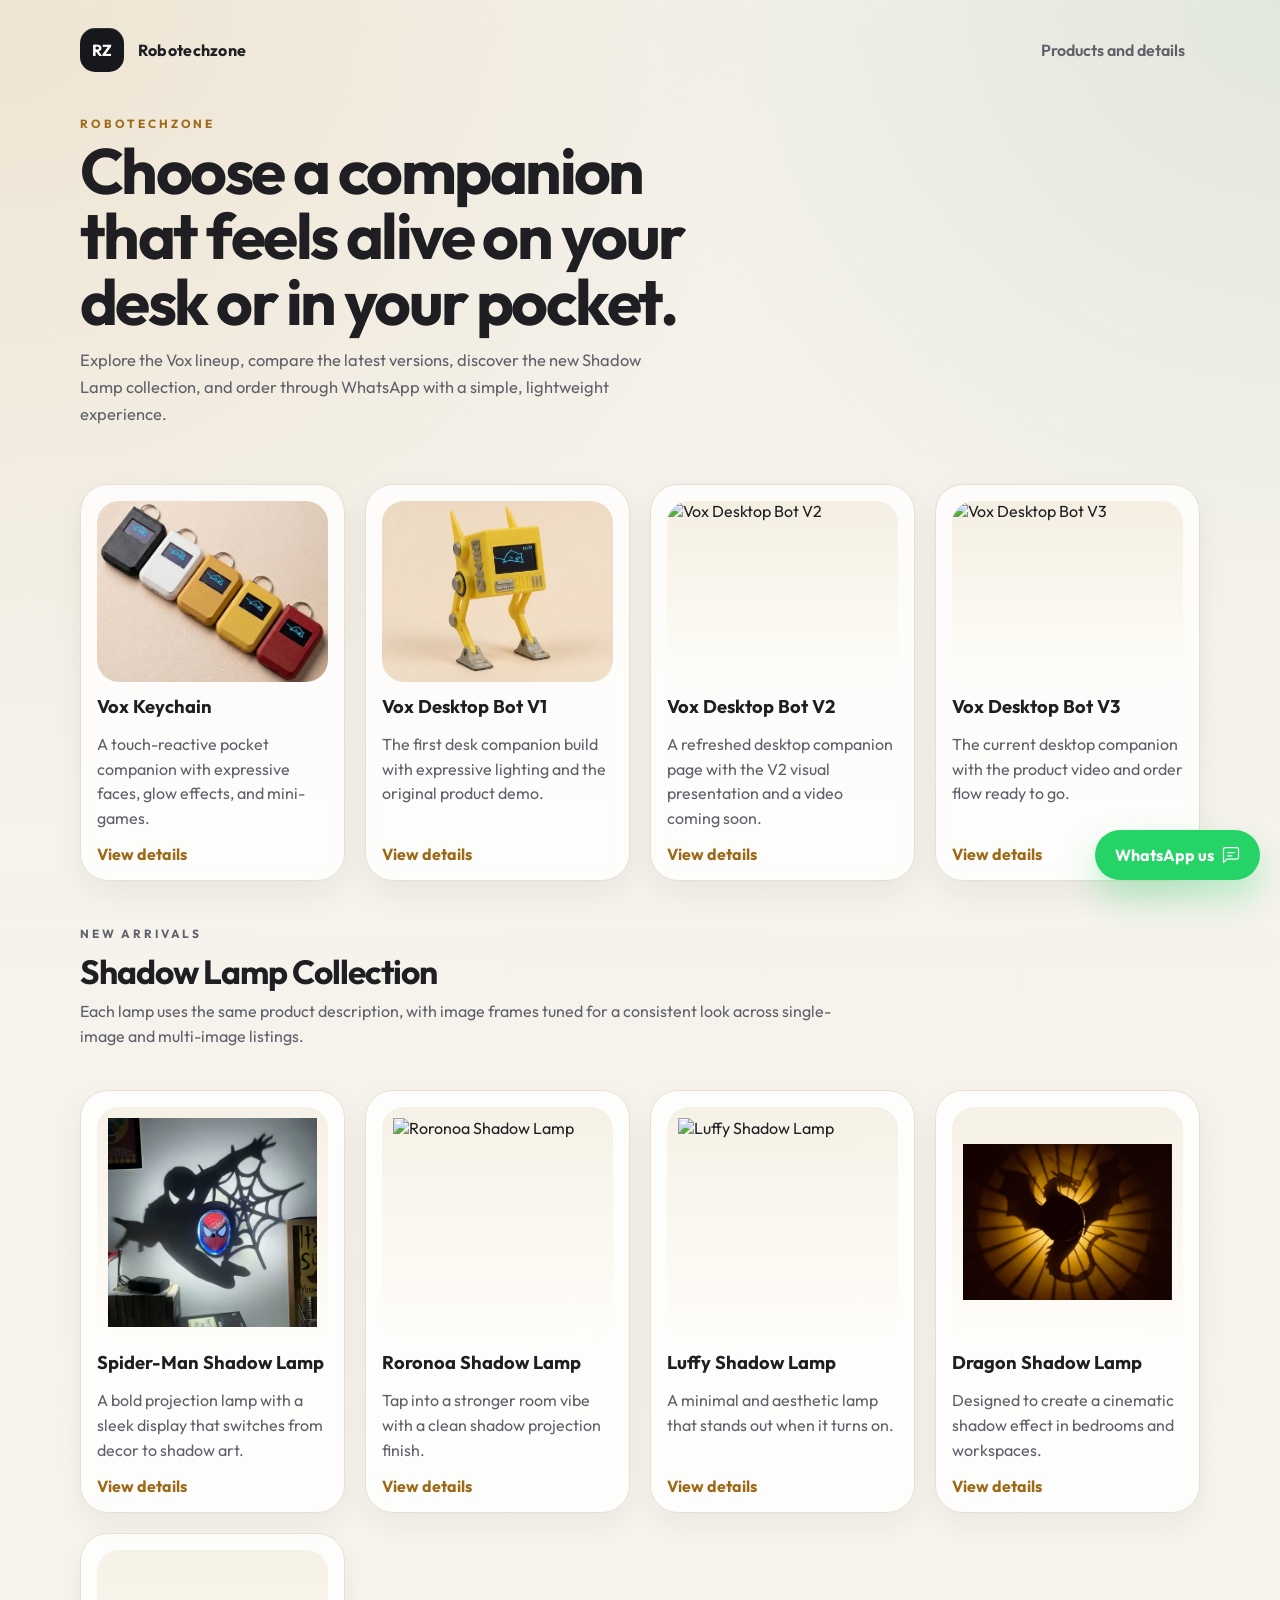
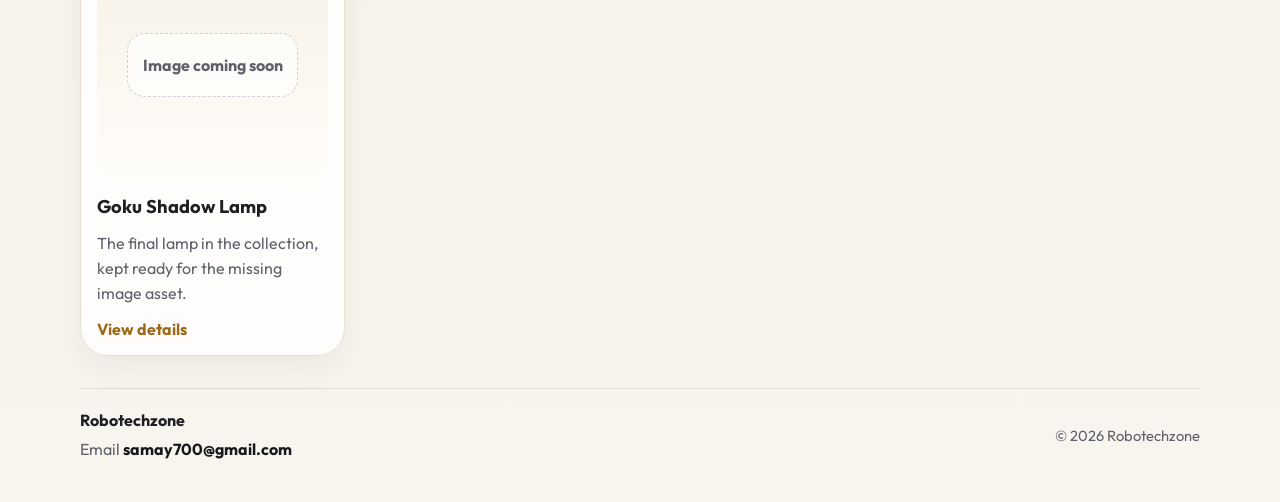
==== index.html @ 759a41f7 "added more product" ====
<!doctype html>
<html lang="en">
<head>
  <meta charset="utf-8">
  <meta name="viewport" content="width=device-width, initial-scale=1">
  <meta name="description" content="Robotechzone is the product showcase for the Vox Keychain, Vox Desktop Bot lineup, and the new Shadow Lamp collection. Browse products and start an order through WhatsApp.">
  <meta name="theme-color" content="#f4f1ea">
  <title>Robotechzone | Product Showcase</title>
  <link rel="preconnect" href="https://fonts.googleapis.com">
  <link rel="preconnect" href="https://fonts.gstatic.com" crossorigin>
  <link href="https://fonts.googleapis.com/css2?family=Outfit:wght@400;600;700;800&display=swap" rel="stylesheet">
  <link rel="stylesheet" href="css/styles.css">
</head>
<body class="page page--home" data-page="home" data-base-path="">
  <div class="site-shell">
    <header class="site-header" data-site-header></header>

    <main class="page-main">
      <section class="home-hero" aria-labelledby="home-title">
        <p class="eyebrow">Robotechzone</p>
        <h1 id="home-title">Choose a companion that feels alive on your desk or in your pocket.</h1>
        <p class="home-lede">
          Explore the Vox lineup, compare the latest versions, discover the new Shadow Lamp collection, and order through WhatsApp with a simple, lightweight experience.
        </p>
      </section>

      <section class="product-grid" aria-label="Robotechzone products">
        <a class="product-card" href="pages/keychain.html">
          <div class="product-card__media">
            <img src="assets/images/vox-keychain.png" alt="Vox Keychain" loading="lazy" decoding="async">
          </div>
          <h2 class="product-card__title">Vox Keychain</h2>
          <p class="product-card__tagline">A touch-reactive pocket companion with expressive faces, glow effects, and mini-games.</p>
          <span class="product-card__cta">View details</span>
        </a>

        <a class="product-card" href="pages/desktop-bot-v1.html">
          <div class="product-card__media">
            <img src="assets/images/vox-desktop-bot-v1.png" alt="Vox Desktop Bot V1" loading="lazy" decoding="async">
          </div>
          <h2 class="product-card__title">Vox Desktop Bot V1</h2>
          <p class="product-card__tagline">The first desk companion build with expressive lighting and the original product demo.</p>
          <span class="product-card__cta">View details</span>
        </a>

        <a class="product-card" href="pages/desktop-bot-v2.html">
          <div class="product-card__media">
            <img src="assets/images/vox-desktop-bot-v2.png" alt="Vox Desktop Bot V2" loading="lazy" decoding="async">
          </div>
          <h2 class="product-card__title">Vox Desktop Bot V2</h2>
          <p class="product-card__tagline">A refreshed desktop companion page with the V2 visual presentation and a video coming soon.</p>
          <span class="product-card__cta">View details</span>
        </a>

        <a class="product-card" href="pages/desktop-bot-v3.html">
          <div class="product-card__media">
            <img src="assets/images/vox-desktop-bot-v3.png" alt="Vox Desktop Bot V3" loading="lazy" decoding="async">
          </div>
          <h2 class="product-card__title">Vox Desktop Bot V3</h2>
          <p class="product-card__tagline">The current desktop companion with the product video and order flow ready to go.</p>
          <span class="product-card__cta">View details</span>
        </a>
      </section>

      <section class="catalog-section" aria-labelledby="shadow-lamps-title">
        <div class="catalog-section__head">
          <p class="eyebrow">New arrivals</p>
          <h2 id="shadow-lamps-title">Shadow Lamp Collection</h2>
          <p>
            Each lamp uses the same product description, with image frames tuned for a consistent look across single-image and multi-image listings.
          </p>
        </div>

        <section class="product-grid" aria-label="Shadow lamp products">
          <a class="product-card product-card--lamp" href="pages/spiderman-shadow-lamp.html">
            <div class="product-card__media">
              <img src="assets/images/Spiderman%20shadow%20lamp.png" alt="Spider-Man Shadow Lamp" loading="lazy" decoding="async">
            </div>
            <h2 class="product-card__title">Spider-Man Shadow Lamp</h2>
            <p class="product-card__tagline">A bold projection lamp with a sleek display that switches from decor to shadow art.</p>
            <span class="product-card__cta">View details</span>
          </a>

          <a class="product-card product-card--lamp" href="pages/roronoa-shadow-lamp.html">
            <div class="product-card__media">
              <img src="assets/images/Roronoa%20shadow%20lamp.png" alt="Roronoa Shadow Lamp" loading="lazy" decoding="async">
            </div>
            <h2 class="product-card__title">Roronoa Shadow Lamp</h2>
            <p class="product-card__tagline">Tap into a stronger room vibe with a clean shadow projection finish.</p>
            <span class="product-card__cta">View details</span>
          </a>

          <a class="product-card product-card--lamp" href="pages/luffy-shadow-lamp.html">
            <div class="product-card__media">
              <img src="assets/images/Luffy%20shadow%20lamp.png" alt="Luffy Shadow Lamp" loading="lazy" decoding="async">
            </div>
            <h2 class="product-card__title">Luffy Shadow Lamp</h2>
            <p class="product-card__tagline">A minimal and aesthetic lamp that stands out when it turns on.</p>
            <span class="product-card__cta">View details</span>
          </a>

          <a class="product-card product-card--lamp" href="pages/dragon-shadow-lamp.html">
            <div class="product-card__media">
              <img src="assets/images/Dragon%20shadow%20lamp.webp" alt="Dragon Shadow Lamp" loading="lazy" decoding="async">
            </div>
            <h2 class="product-card__title">Dragon Shadow Lamp</h2>
            <p class="product-card__tagline">Designed to create a cinematic shadow effect in bedrooms and workspaces.</p>
            <span class="product-card__cta">View details</span>
          </a>

          <a class="product-card product-card--lamp" href="pages/goku-shadow-lamp.html">
            <div class="product-card__media product-card__media--fallback">
              <span class="product-card__fallback">Image coming soon</span>
            </div>
            <h2 class="product-card__title">Goku Shadow Lamp</h2>
            <p class="product-card__tagline">The final lamp in the collection, kept ready for the missing image asset.</p>
            <span class="product-card__cta">View details</span>
          </a>
        </section>
      </section>
    </main>

    <footer class="site-footer" data-site-footer></footer>
  </div>

  <a class="whatsapp-cta" href="https://wa.me/918458839587" target="_blank" rel="noreferrer" aria-label="Chat with Robotechzone on WhatsApp">
    <span>WhatsApp us</span>
    <svg aria-hidden="true" width="20" height="20" viewBox="0 0 24 24" fill="none" xmlns="http://www.w3.org/2000/svg">
      <path d="M21 15a2 2 0 0 1-2 2H7l-4 4V5a2 2 0 0 1 2-2h14a2 2 0 0 1 2 2z" stroke="currentColor" stroke-width="1.5" stroke-linecap="round" stroke-linejoin="round"></path>
      <path d="M8 9h8" stroke="currentColor" stroke-width="1.5" stroke-linecap="round"></path>
      <path d="M8 13h5" stroke="currentColor" stroke-width="1.5" stroke-linecap="round"></path>
    </svg>
  </a>

  <script src="js/scripts.js" defer></script>
</body>
</html>
---- css/styles.css ----
:root {
  --bg: #f4f1ea;
  --bg-accent: #ece6da;
  --surface: #ffffff;
  --surface-soft: #fbfaf7;
  --text: #1f1f23;
  --muted: #60606b;
  --border: #e7dfcf;
  --shadow: 0 20px 50px rgba(26, 26, 35, 0.08);
  --shadow-soft: 0 12px 30px rgba(26, 26, 35, 0.06);
  --brand: #17181c;
  --brand-soft: #f0eadf;
  --accent: #c78d2e;
  --accent-strong: #9d6917;
  --danger: #c31d24;
  --success: #0f7a3f;
  --whatsapp: #25d366;
  --whatsapp-dark: #1da851;
  --radius-lg: 28px;
  --radius-md: 20px;
  --radius-sm: 14px;
}

*,
*::before,
*::after {
  box-sizing: border-box;
}

html {
  scroll-behavior: smooth;
}

body {
  margin: 0;
  min-height: 100vh;
  color: var(--text);
  font-family: "Outfit", "Segoe UI", system-ui, -apple-system, sans-serif;
  background:
    radial-gradient(circle at top left, rgba(199, 141, 46, 0.13), transparent 32%),
    radial-gradient(circle at top right, rgba(15, 122, 63, 0.08), transparent 26%),
    linear-gradient(180deg, var(--bg) 0%, #f8f5ef 100%);
}

img,
video {
  display: block;
  max-width: 100%;
}

a {
  color: inherit;
}

button,
input,
textarea {
  font: inherit;
}

.page {
  position: relative;
}

.site-shell {
  width: min(1120px, calc(100% - 2rem));
  margin: 0 auto;
  padding: 1.5rem 0 2rem;
}

.site-header,
.site-footer {
  display: flex;
  align-items: center;
  justify-content: space-between;
  gap: 1rem;
}

.site-header {
  padding: 0.25rem 0 1.5rem;
}

.brand {
  display: inline-flex;
  align-items: center;
  gap: 0.85rem;
  text-decoration: none;
  font-weight: 700;
  letter-spacing: 0.02em;
}

.brand-mark {
  width: 44px;
  height: 44px;
  border-radius: 15px;
  background: var(--brand);
  color: #fff;
  display: grid;
  place-items: center;
  box-shadow: inset 0 1px 0 rgba(255, 255, 255, 0.12);
}

.brand-name {
  font-size: 1rem;
}

.back-link {
  text-decoration: none;
  color: var(--muted);
  font-weight: 600;
  border: 1px solid transparent;
  padding: 0.6rem 0.9rem;
  border-radius: 999px;
  transition: color 0.2s ease, border-color 0.2s ease, background 0.2s ease;
}

.back-link:hover,
.back-link:focus-visible {
  color: var(--brand);
  background: rgba(255, 255, 255, 0.55);
  border-color: var(--border);
}

.eyebrow {
  margin: 0;
  color: var(--accent-strong);
  text-transform: uppercase;
  letter-spacing: 0.24em;
  font-size: 0.74rem;
  font-weight: 700;
}

.page-main {
  display: block;
}

.home-hero {
  padding: 1.25rem 0 2rem;
  max-width: 42rem;
}

.home-hero h1,
.product-title {
  margin: 0.45rem 0 0.8rem;
  line-height: 1.02;
  letter-spacing: -0.04em;
}

.home-hero h1 {
  font-size: clamp(2.2rem, 5vw, 4rem);
}

.home-lede,
.product-summary,
.product-meta,
.video-copy,
.payment-note,
.feature-list li,
.footer-copy,
.contact-email {
  color: var(--muted);
  line-height: 1.65;
}

.home-lede {
  margin: 0;
  font-size: 1.03rem;
  max-width: 36rem;
}

.product-grid {
  display: grid;
  grid-template-columns: repeat(auto-fit, minmax(240px, 1fr));
  gap: 1.25rem;
  margin-top: 1.5rem;
}

.product-card {
  display: flex;
  flex-direction: column;
  gap: 0.85rem;
  padding: 1rem;
  text-decoration: none;
  background: rgba(255, 255, 255, 0.78);
  border: 1px solid var(--border);
  border-radius: var(--radius-lg);
  box-shadow: var(--shadow-soft);
  transition: transform 0.24s ease, box-shadow 0.24s ease, border-color 0.24s ease;
  backdrop-filter: blur(6px);
}

.product-card:hover,
.product-card:focus-visible {
  transform: translateY(-4px);
  box-shadow: var(--shadow);
  border-color: rgba(199, 141, 46, 0.32);
  outline: none;
}

.product-card__media {
  border-radius: 22px;
  overflow: hidden;
  aspect-ratio: 1 / 0.78;
  background: linear-gradient(180deg, #f5efe2, #fefdf9);
}

.product-card__media img {
  width: 100%;
  height: 100%;
  object-fit: cover;
}

.product-card__title {
  margin: 0;
  font-size: 1.15rem;
}

.product-card__tagline {
  margin: 0;
  color: var(--muted);
  line-height: 1.55;
}

.product-card__cta {
  display: inline-flex;
  align-items: center;
  gap: 0.4rem;
  margin-top: auto;
  font-weight: 700;
  color: var(--accent-strong);
}

.catalog-section {
  display: grid;
  gap: 1rem;
  margin-top: 2.75rem;
}

.catalog-section__head {
  display: grid;
  gap: 0.35rem;
  max-width: 48rem;
}

.catalog-section__head h2 {
  margin: 0;
  font-size: clamp(1.5rem, 3vw, 2.1rem);
  letter-spacing: -0.03em;
}

.catalog-section__head p {
  margin: 0;
  color: var(--muted);
  line-height: 1.6;
}

.product-card--lamp .product-card__media {
  aspect-ratio: 1 / 1;
  padding: 0.7rem;
  background: linear-gradient(180deg, #f6f1e6, #fffdf9);
}

.product-card--lamp .product-card__media img {
  object-fit: contain;
}

.product-card__media--fallback {
  display: grid;
  place-items: center;
}

.product-card__fallback {
  display: inline-flex;
  align-items: center;
  justify-content: center;
  min-height: 4rem;
  padding: 0.75rem 0.9rem;
  text-align: center;
  color: var(--muted);
  font-weight: 700;
  border: 1px dashed rgba(96, 96, 107, 0.28);
  border-radius: 18px;
  background: rgba(255, 255, 255, 0.65);
}

.product-page {
  display: grid;
  gap: 1.5rem;
  padding: 1rem 0 0;
}

.product-hero {
  display: grid;
  grid-template-columns: minmax(0, 1.05fr) minmax(0, 0.95fr);
  gap: 1.5rem;
  align-items: start;
}

.product-visual,
.product-panel,
.content-card,
.video-card,
.video-placeholder,
.order-modal__card {
  background: rgba(255, 255, 255, 0.84);
  border: 1px solid var(--border);
  border-radius: var(--radius-lg);
  box-shadow: var(--shadow-soft);
}

.product-visual {
  overflow: hidden;
}

.product-visual img {
  width: 100%;
  height: 100%;
  object-fit: cover;
}

.product-gallery {
  display: grid;
  gap: 1rem;
  padding: 1rem;
}

.product-gallery__stage {
  position: relative;
  aspect-ratio: 1 / 1;
  border-radius: 24px;
  overflow: hidden;
  border: 1px solid rgba(231, 223, 207, 0.9);
  background:
    radial-gradient(circle at top, rgba(199, 141, 46, 0.14), transparent 34%),
    linear-gradient(180deg, #faf7f1 0%, #fffdf9 100%);
}

.product-gallery__viewport {
  position: absolute;
  inset: 0;
}

.product-gallery__slide {
  position: absolute;
  inset: 0;
  display: grid;
  place-items: center;
  margin: 0;
  padding: 1rem;
  opacity: 0;
  transition: opacity 0.24s ease;
}

.product-gallery__slide.is-active {
  opacity: 1;
}

.product-gallery__slide img {
  width: 100%;
  height: 100%;
  object-fit: contain;
}

.product-gallery__fallback {
  width: 100%;
  height: 100%;
  display: grid;
  place-items: center;
  padding: 1.25rem;
  text-align: center;
  color: var(--muted);
  font-weight: 700;
  background:
    radial-gradient(circle at top, rgba(199, 141, 46, 0.08), transparent 36%),
    linear-gradient(180deg, rgba(255, 255, 255, 0.75), rgba(251, 248, 241, 0.95));
}

.product-gallery__control {
  position: absolute;
  top: 50%;
  transform: translateY(-50%);
  width: 2.6rem;
  height: 2.6rem;
  border: 0;
  border-radius: 999px;
  background: rgba(255, 255, 255, 0.9);
  color: var(--brand);
  box-shadow: var(--shadow-soft);
  cursor: pointer;
  display: grid;
  place-items: center;
  z-index: 2;
}

.product-gallery__control:hover,
.product-gallery__control:focus-visible {
  outline: none;
  background: #fff;
}

.product-gallery__control--prev {
  left: 0.85rem;
}

.product-gallery__control--next {
  right: 0.85rem;
}

.product-gallery__dots {
  display: flex;
  justify-content: center;
  gap: 0.45rem;
}

.product-gallery__dot {
  width: 0.7rem;
  height: 0.7rem;
  border: 0;
  border-radius: 999px;
  background: rgba(31, 31, 35, 0.18);
  cursor: pointer;
  transition: width 0.2s ease, background 0.2s ease;
}

.product-gallery__dot.is-active {
  width: 1.6rem;
  background: var(--brand);
}

.product-panel {
  padding: 1.5rem;
}

.product-title {
  font-size: clamp(1.9rem, 4vw, 3rem);
}

.product-meta {
  margin: 0 0 1.1rem;
}

.price-block {
  display: grid;
  gap: 0.2rem;
  margin-bottom: 1rem;
}

.price-mrp,
.price-save {
  margin: 0;
}

.price-mrp {
  color: var(--muted);
  font-size: 0.94rem;
}

.price-now {
  margin: 0;
  font-size: clamp(1.8rem, 3vw, 2.2rem);
  font-weight: 700;
}

.price-strike {
  text-decoration: line-through;
}

.deal-badge {
  display: inline-flex;
  align-items: center;
  gap: 0.35rem;
  width: fit-content;
  padding: 0.3rem 0.55rem;
  border-radius: 999px;
  background: rgba(195, 29, 36, 0.1);
  color: var(--danger);
  font-size: 0.72rem;
  font-weight: 800;
  text-transform: uppercase;
  letter-spacing: 0.08em;
}

.price-save {
  color: var(--success);
  font-weight: 700;
}

.product-summary {
  margin: 0 0 1.2rem;
}

.payment-block {
  display: grid;
  gap: 0.55rem;
  margin: 1rem 0 1.25rem;
}

.payment-card {
  width: min(100%, 140px);
  border-radius: var(--radius-md);
  border: 1px solid var(--border);
  overflow: hidden;
  background: linear-gradient(180deg, #fff 0%, #faf7f0 100%);
}

.payment-card img {
  width: 100%;
  height: auto;
}

.payment-note {
  margin: 0;
  font-size: 0.92rem;
  font-weight: 700;
  color: var(--danger);
}

.btn {
  border: 0;
  border-radius: 999px;
  padding: 0.9rem 1.45rem;
  display: inline-flex;
  align-items: center;
  justify-content: center;
  text-decoration: none;
  font-weight: 700;
  cursor: pointer;
  transition: transform 0.2s ease, box-shadow 0.2s ease, background 0.2s ease;
}

.btn:hover,
.btn:focus-visible {
  transform: translateY(-1px);
  outline: none;
}

.btn-primary {
  background: var(--brand);
  color: #fff;
  box-shadow: 0 14px 28px rgba(23, 24, 28, 0.16);
}

.btn-primary:hover,
.btn-primary:focus-visible {
  background: #0f1013;
}

.btn-wide {
  width: 100%;
}

.content-card {
  padding: 1.4rem 1.5rem;
}

.section-title {
  margin: 0 0 0.75rem;
  font-size: clamp(1.25rem, 2.4vw, 1.7rem);
}

.feature-list {
  list-style: none;
  margin: 0;
  padding: 0;
  display: grid;
  gap: 0.65rem;
}

.feature-list li {
  position: relative;
  padding-left: 1rem;
}

.feature-list li::before {
  content: "";
  position: absolute;
  left: 0;
  top: 0.7em;
  width: 0.38rem;
  height: 0.38rem;
  border-radius: 999px;
  background: var(--accent);
}

.video-grid {
  display: grid;
  grid-template-columns: repeat(auto-fit, minmax(260px, 1fr));
  gap: 1.25rem;
}

.video-card {
  padding: 1.2rem;
}

.video-frame,
.video-placeholder {
  overflow: hidden;
  min-height: 100%;
}

.video-frame video {
  width: 100%;
  height: 100%;
  max-height: 420px;
  object-fit: cover;
  border-radius: var(--radius-md);
  background: #000;
}

.video-placeholder {
  display: grid;
  place-items: center;
  padding: 1.25rem;
  min-height: 320px;
  text-align: center;
  background:
    radial-gradient(circle at top, rgba(199, 141, 46, 0.12), transparent 36%),
    linear-gradient(180deg, #fff 0%, #faf7ef 100%);
}

.video-placeholder__inner {
  max-width: 22rem;
}

.video-placeholder__inner h3 {
  margin: 0.4rem 0 0.5rem;
  font-size: 1.35rem;
}

.site-footer {
  margin-top: 2rem;
  padding: 1.3rem 0 0.5rem;
  border-top: 1px solid rgba(87, 78, 60, 0.15);
}

.footer-copy {
  margin: 0;
  font-size: 0.92rem;
}

.contact-email {
  margin: 0.35rem 0 0;
}

.contact-email a {
  color: var(--brand);
  text-decoration: none;
  font-weight: 700;
}

.contact-email a:hover,
.contact-email a:focus-visible {
  color: var(--accent-strong);
}

.whatsapp-cta {
  position: fixed;
  right: 1.25rem;
  bottom: 1.25rem;
  z-index: 60;
  display: inline-flex;
  align-items: center;
  gap: 0.45rem;
  padding: 0.95rem 1.2rem;
  border-radius: 999px;
  background: var(--whatsapp);
  color: #fff;
  text-decoration: none;
  font-weight: 700;
  box-shadow: 0 18px 35px rgba(37, 211, 102, 0.3);
  transition: transform 0.2s ease, box-shadow 0.2s ease, background 0.2s ease;
}

.whatsapp-cta:hover,
.whatsapp-cta:focus-visible {
  background: var(--whatsapp-dark);
  transform: translateY(-1px);
  box-shadow: 0 20px 40px rgba(29, 168, 101, 0.33);
}

.whatsapp-cta svg {
  display: block;
}

.order-modal {
  position: fixed;
  inset: 0;
  display: grid;
  place-items: center;
  padding: 1rem;
  background: rgba(16, 16, 20, 0.55);
  opacity: 0;
  pointer-events: none;
  transition: opacity 0.22s ease;
  z-index: 100;
}

.order-modal.is-open {
  opacity: 1;
  pointer-events: auto;
}

.order-modal__card {
  width: min(100%, 460px);
  padding: 1.35rem;
  position: relative;
}

.order-modal__title {
  margin: 0.45rem 0 0.2rem;
  font-size: 1.35rem;
}

.order-modal__note {
  margin: 0;
  color: var(--muted);
}

.order-close {
  position: absolute;
  top: 0.65rem;
  right: 0.75rem;
  border: 0;
  background: transparent;
  color: var(--muted);
  font-size: 1.5rem;
  line-height: 1;
  cursor: pointer;
}

.order-form {
  display: grid;
  gap: 0.9rem;
  margin-top: 0.35rem;
}

.order-form label {
  display: grid;
  gap: 0.4rem;
  font-weight: 600;
  color: var(--text);
}

.order-form input,
.order-form textarea {
  width: 100%;
  border: 1px solid var(--border);
  border-radius: 16px;
  padding: 0.9rem 1rem;
  background: #fff;
  color: var(--text);
  transition: border-color 0.2s ease, box-shadow 0.2s ease;
}

.order-form input:focus,
.order-form textarea:focus {
  outline: none;
  border-color: rgba(199, 141, 46, 0.7);
  box-shadow: 0 0 0 4px rgba(199, 141, 46, 0.12);
}

.order-form textarea {
  resize: vertical;
  min-height: 5.5rem;
}

.order-form .btn {
  margin-top: 0.2rem;
}

@media (max-width: 900px) {
  .product-hero {
    grid-template-columns: 1fr;
  }

  .site-header,
  .site-footer {
    flex-direction: column;
    align-items: flex-start;
  }
}

@media (max-width: 640px) {
  .site-shell {
    width: min(100% - 1rem, 1120px);
    padding-top: 1rem;
  }

  .product-panel,
  .content-card,
  .video-card,
  .order-modal__card {
    padding: 1.1rem;
  }

  .whatsapp-cta {
    right: 0.75rem;
    bottom: 0.75rem;
    padding: 0.85rem 1rem;
  }
}
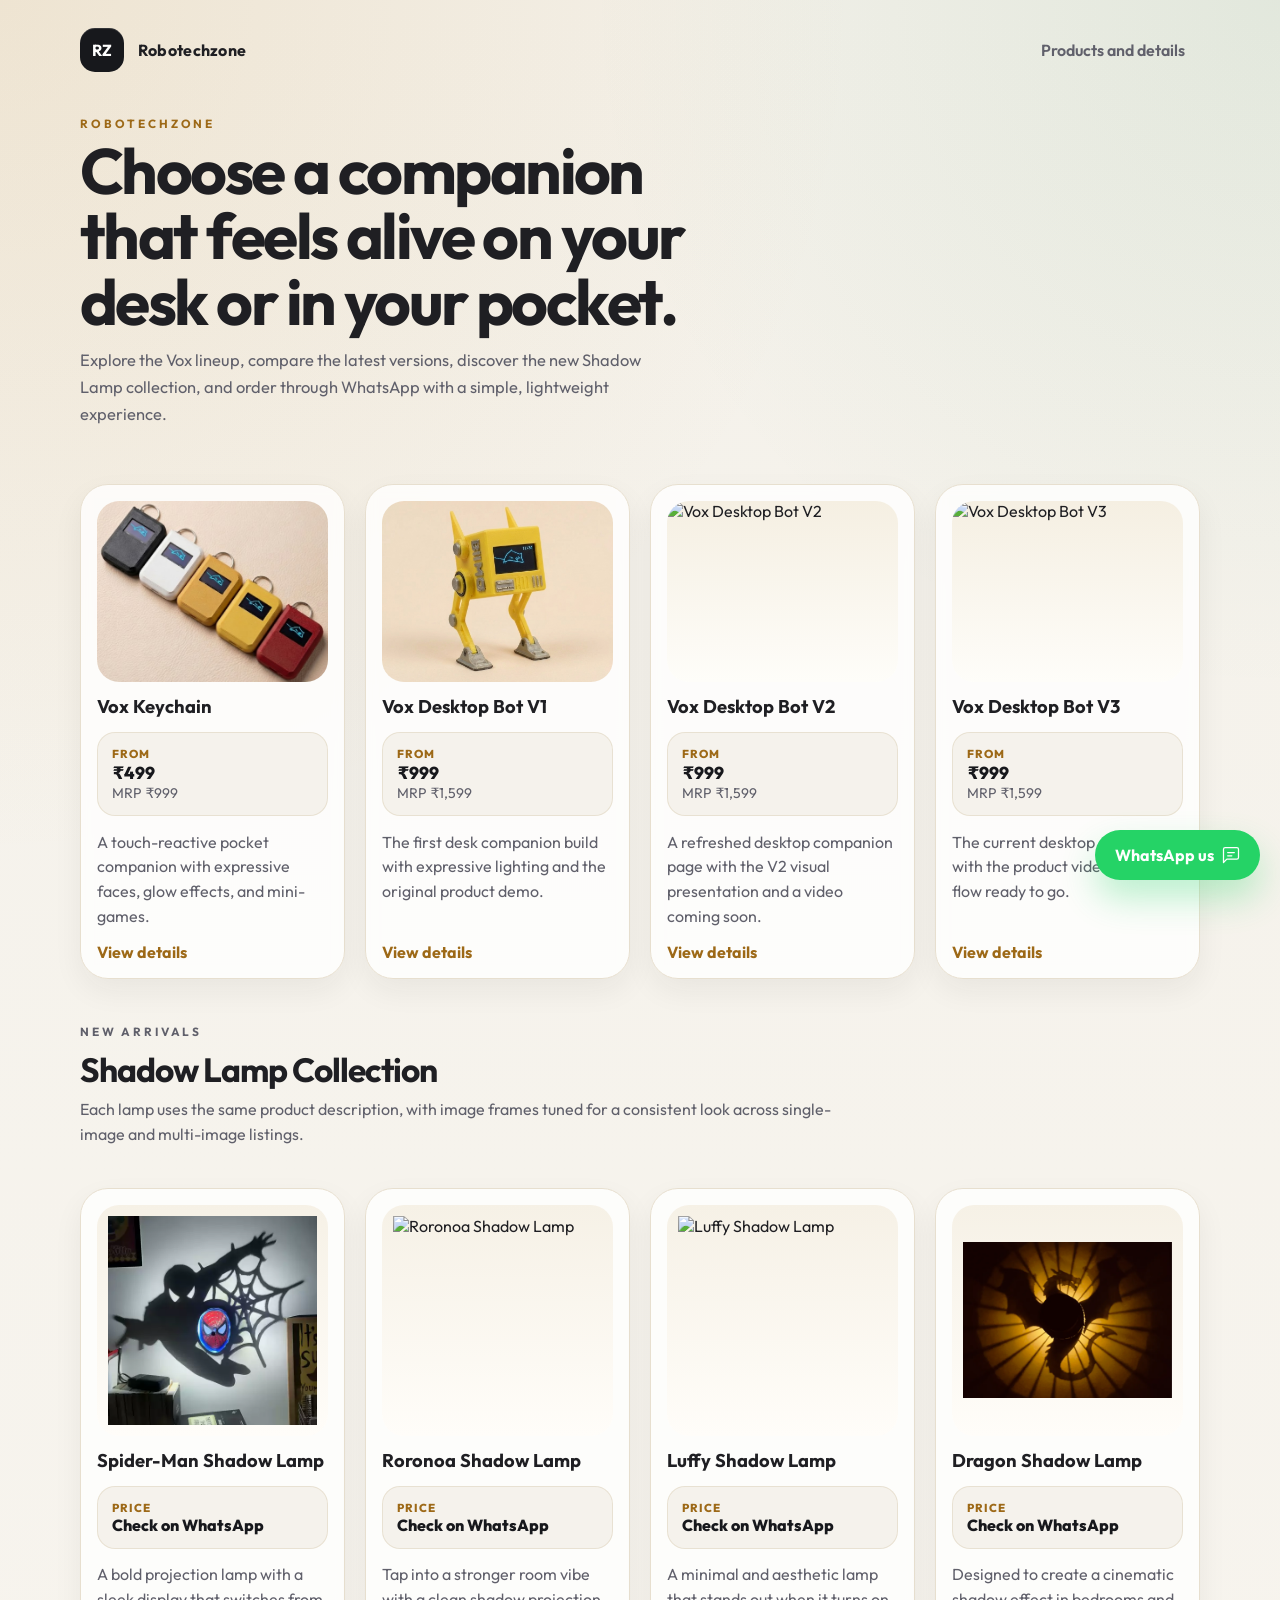
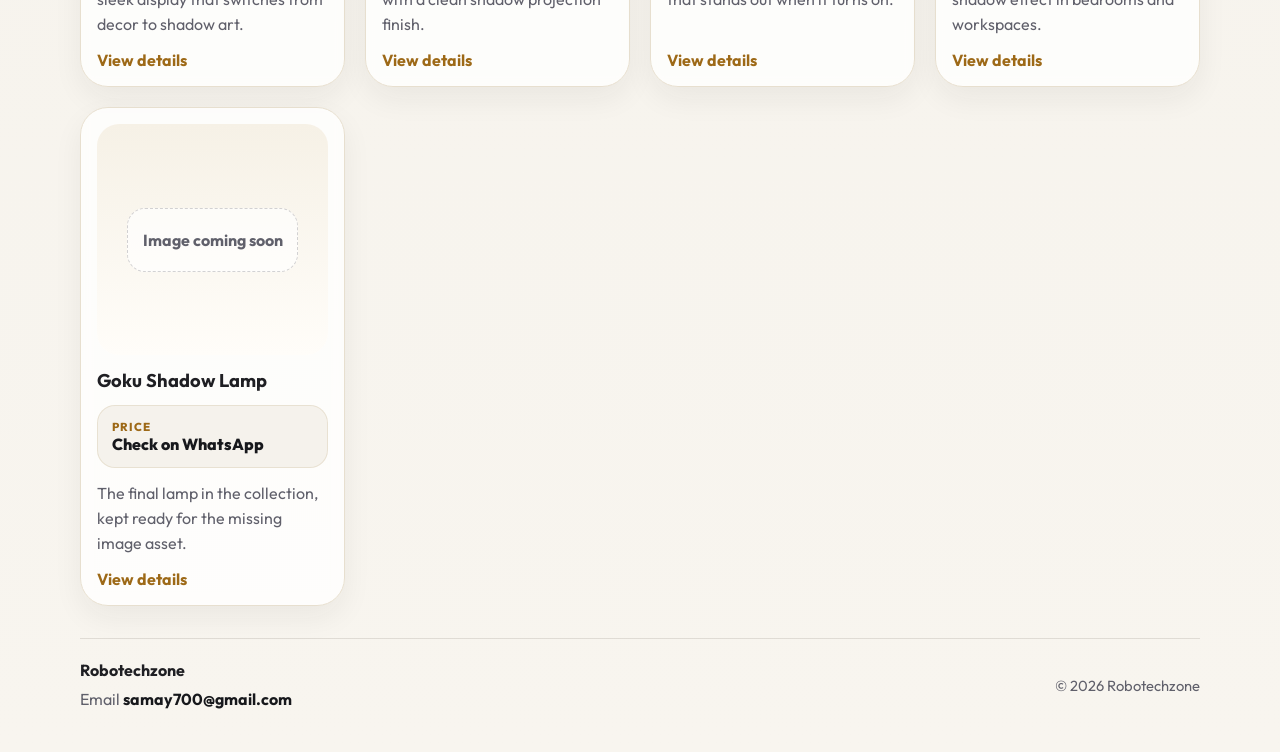
==== commit c28d53fc: "added more product" ====
--- a/index.html
+++ b/index.html
@@ -30,6 +30,11 @@
             <img src="assets/images/vox-keychain.png" alt="Vox Keychain" loading="lazy" decoding="async">
           </div>
           <h2 class="product-card__title">Vox Keychain</h2>
+          <p class="product-card__price">
+            <span class="product-card__price-label">From</span>
+            <span class="product-card__price-now">₹499</span>
+            <span class="product-card__price-mrp">MRP ₹999</span>
+          </p>
           <p class="product-card__tagline">A touch-reactive pocket companion with expressive faces, glow effects, and mini-games.</p>
           <span class="product-card__cta">View details</span>
         </a>
@@ -39,6 +44,11 @@
             <img src="assets/images/vox-desktop-bot-v1.png" alt="Vox Desktop Bot V1" loading="lazy" decoding="async">
           </div>
           <h2 class="product-card__title">Vox Desktop Bot V1</h2>
+          <p class="product-card__price">
+            <span class="product-card__price-label">From</span>
+            <span class="product-card__price-now">₹999</span>
+            <span class="product-card__price-mrp">MRP ₹1,599</span>
+          </p>
           <p class="product-card__tagline">The first desk companion build with expressive lighting and the original product demo.</p>
           <span class="product-card__cta">View details</span>
         </a>
@@ -48,6 +58,11 @@
             <img src="assets/images/vox-desktop-bot-v2.png" alt="Vox Desktop Bot V2" loading="lazy" decoding="async">
           </div>
           <h2 class="product-card__title">Vox Desktop Bot V2</h2>
+          <p class="product-card__price">
+            <span class="product-card__price-label">From</span>
+            <span class="product-card__price-now">₹999</span>
+            <span class="product-card__price-mrp">MRP ₹1,599</span>
+          </p>
           <p class="product-card__tagline">A refreshed desktop companion page with the V2 visual presentation and a video coming soon.</p>
           <span class="product-card__cta">View details</span>
         </a>
@@ -57,6 +72,11 @@
             <img src="assets/images/vox-desktop-bot-v3.png" alt="Vox Desktop Bot V3" loading="lazy" decoding="async">
           </div>
           <h2 class="product-card__title">Vox Desktop Bot V3</h2>
+          <p class="product-card__price">
+            <span class="product-card__price-label">From</span>
+            <span class="product-card__price-now">₹999</span>
+            <span class="product-card__price-mrp">MRP ₹1,599</span>
+          </p>
           <p class="product-card__tagline">The current desktop companion with the product video and order flow ready to go.</p>
           <span class="product-card__cta">View details</span>
         </a>
@@ -77,6 +97,10 @@
               <img src="assets/images/Spiderman%20shadow%20lamp.png" alt="Spider-Man Shadow Lamp" loading="lazy" decoding="async">
             </div>
             <h2 class="product-card__title">Spider-Man Shadow Lamp</h2>
+            <p class="product-card__price product-card__price--quote">
+              <span class="product-card__price-label">Price</span>
+              <span class="product-card__price-now">Check on WhatsApp</span>
+            </p>
             <p class="product-card__tagline">A bold projection lamp with a sleek display that switches from decor to shadow art.</p>
             <span class="product-card__cta">View details</span>
           </a>
@@ -86,6 +110,10 @@
               <img src="assets/images/Roronoa%20shadow%20lamp.png" alt="Roronoa Shadow Lamp" loading="lazy" decoding="async">
             </div>
             <h2 class="product-card__title">Roronoa Shadow Lamp</h2>
+            <p class="product-card__price product-card__price--quote">
+              <span class="product-card__price-label">Price</span>
+              <span class="product-card__price-now">Check on WhatsApp</span>
+            </p>
             <p class="product-card__tagline">Tap into a stronger room vibe with a clean shadow projection finish.</p>
             <span class="product-card__cta">View details</span>
           </a>
@@ -95,6 +123,10 @@
               <img src="assets/images/Luffy%20shadow%20lamp.png" alt="Luffy Shadow Lamp" loading="lazy" decoding="async">
             </div>
             <h2 class="product-card__title">Luffy Shadow Lamp</h2>
+            <p class="product-card__price product-card__price--quote">
+              <span class="product-card__price-label">Price</span>
+              <span class="product-card__price-now">Check on WhatsApp</span>
+            </p>
             <p class="product-card__tagline">A minimal and aesthetic lamp that stands out when it turns on.</p>
             <span class="product-card__cta">View details</span>
           </a>
@@ -104,6 +136,10 @@
               <img src="assets/images/Dragon%20shadow%20lamp.webp" alt="Dragon Shadow Lamp" loading="lazy" decoding="async">
             </div>
             <h2 class="product-card__title">Dragon Shadow Lamp</h2>
+            <p class="product-card__price product-card__price--quote">
+              <span class="product-card__price-label">Price</span>
+              <span class="product-card__price-now">Check on WhatsApp</span>
+            </p>
             <p class="product-card__tagline">Designed to create a cinematic shadow effect in bedrooms and workspaces.</p>
             <span class="product-card__cta">View details</span>
           </a>
@@ -113,6 +149,10 @@
               <span class="product-card__fallback">Image coming soon</span>
             </div>
             <h2 class="product-card__title">Goku Shadow Lamp</h2>
+            <p class="product-card__price product-card__price--quote">
+              <span class="product-card__price-label">Price</span>
+              <span class="product-card__price-now">Check on WhatsApp</span>
+            </p>
             <p class="product-card__tagline">The final lamp in the collection, kept ready for the missing image asset.</p>
             <span class="product-card__cta">View details</span>
           </a>
--- a/css/styles.css
+++ b/css/styles.css
@@ -215,6 +215,40 @@
   font-size: 1.15rem;
 }
 
+.product-card__price {
+  display: grid;
+  gap: 0.15rem;
+  margin: 0;
+  padding: 0.8rem 0.9rem;
+  border-radius: 18px;
+  background: rgba(244, 241, 234, 0.9);
+  border: 1px solid rgba(231, 223, 207, 0.9);
+}
+
+.product-card__price-label {
+  color: var(--accent-strong);
+  font-size: 0.72rem;
+  font-weight: 800;
+  text-transform: uppercase;
+  letter-spacing: 0.08em;
+}
+
+.product-card__price-now {
+  color: var(--brand);
+  font-size: 1.08rem;
+  font-weight: 800;
+  line-height: 1.1;
+}
+
+.product-card__price-mrp {
+  color: var(--muted);
+  font-size: 0.88rem;
+}
+
+.product-card__price--quote .product-card__price-now {
+  font-size: 1rem;
+}
+
 .product-card__tagline {
   margin: 0;
   color: var(--muted);
@@ -786,6 +820,23 @@
     padding-top: 1rem;
   }
 
+  .product-grid {
+    gap: 1rem;
+  }
+
+  .product-card {
+    gap: 0.75rem;
+    padding: 0.9rem;
+  }
+
+  .product-card__price {
+    padding: 0.72rem 0.8rem;
+  }
+
+  .product-card__price-now {
+    font-size: 1.12rem;
+  }
+
   .product-panel,
   .content-card,
   .video-card,
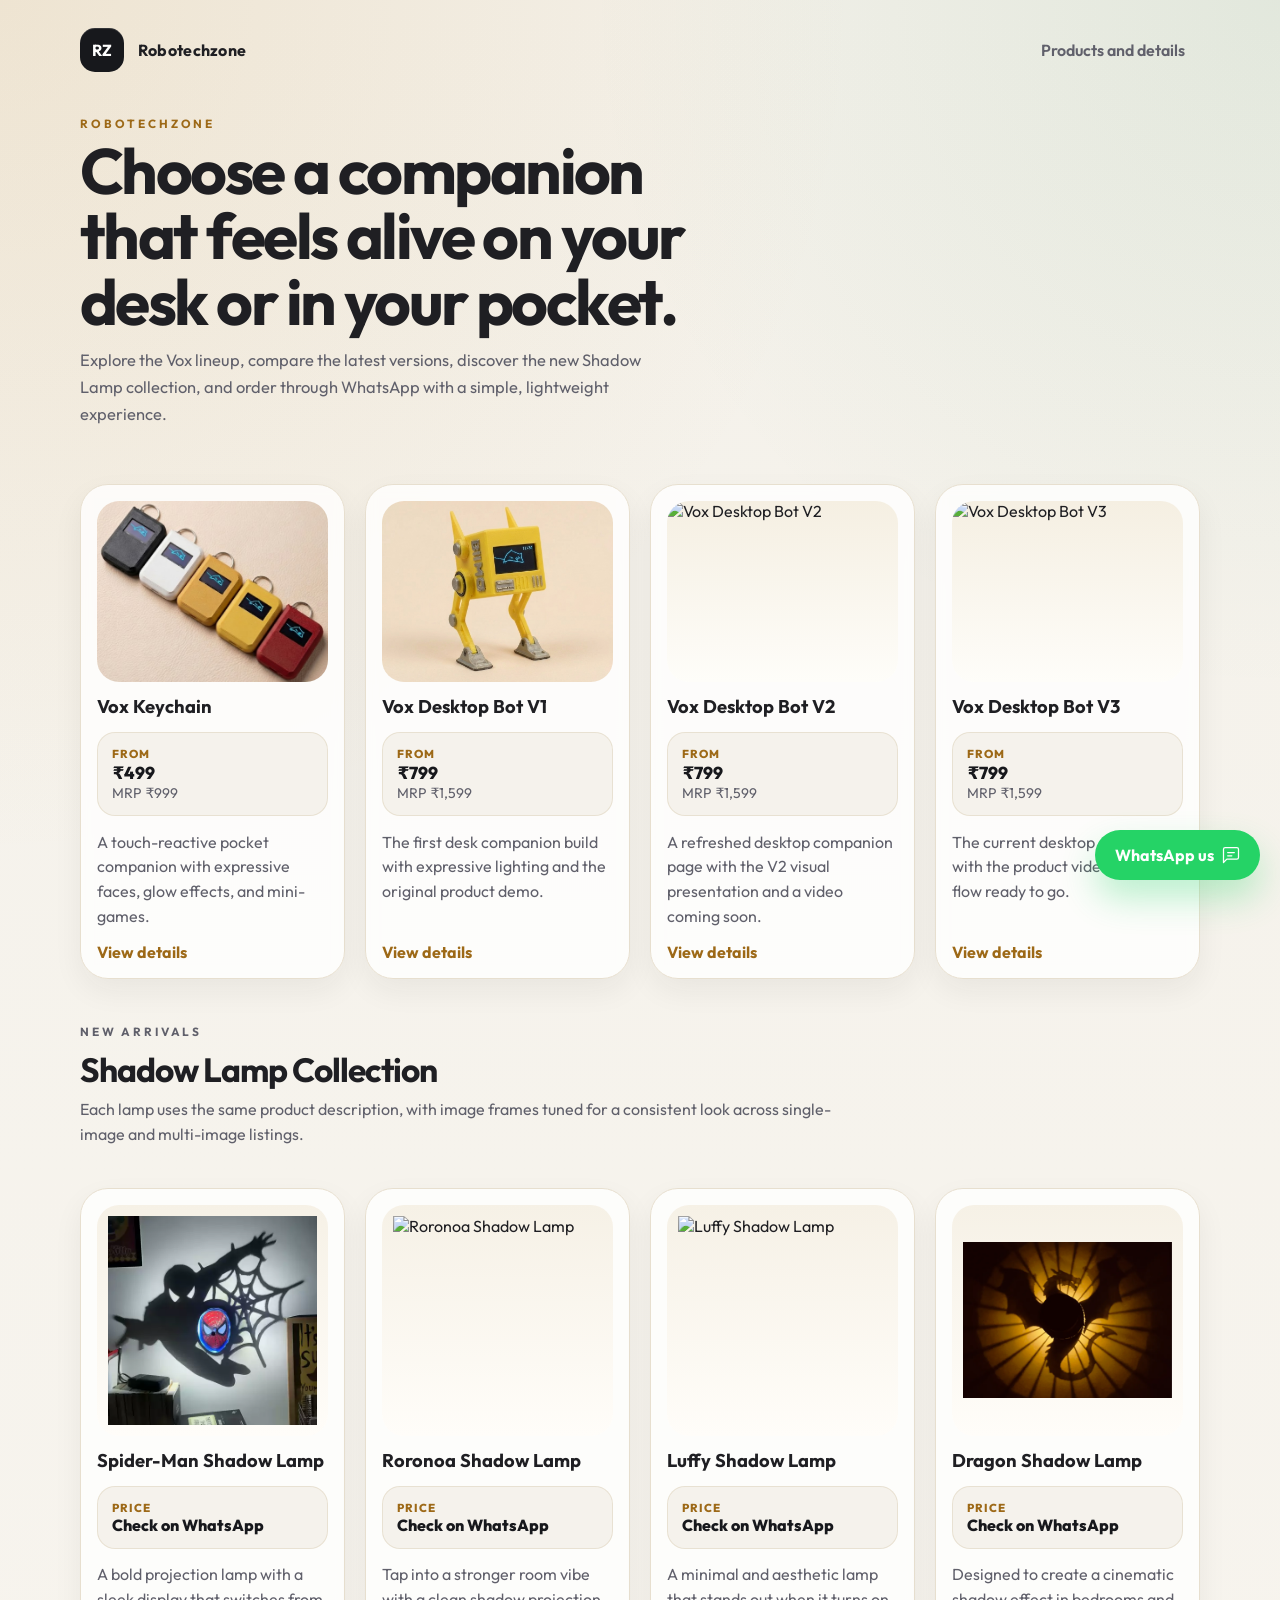
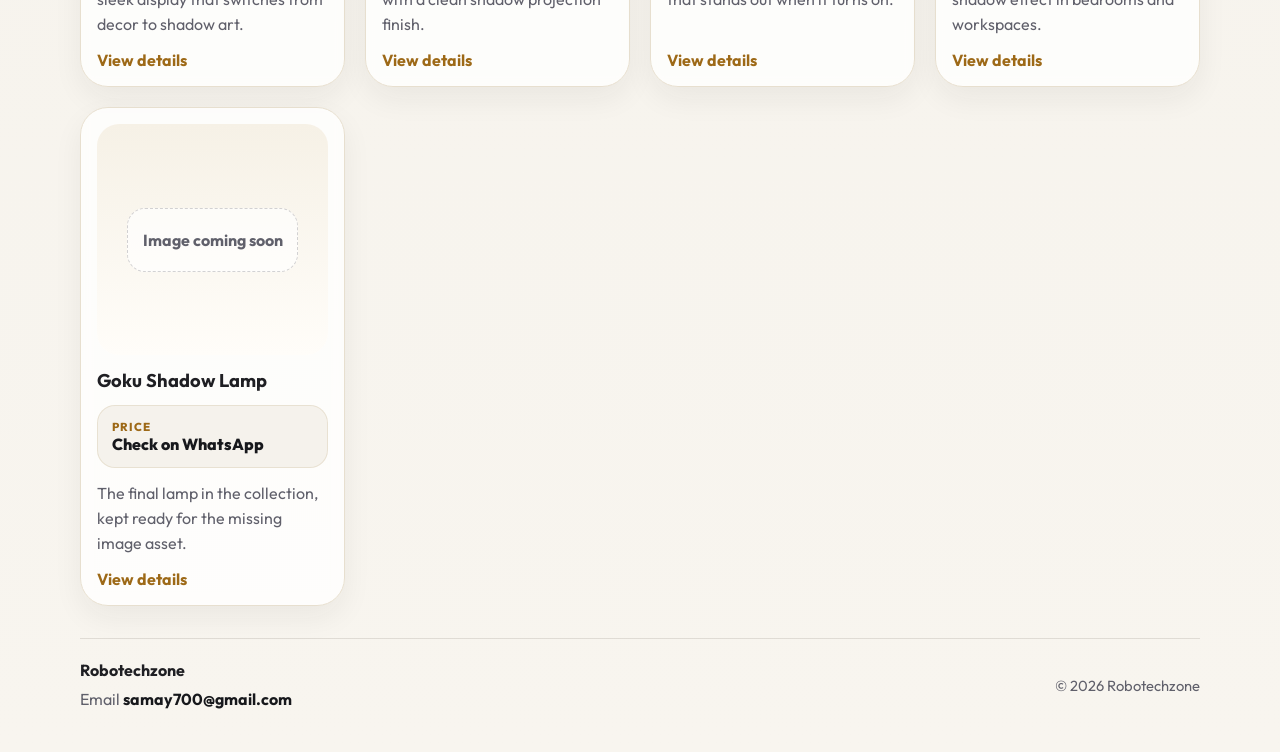
==== commit 086f3b60: "added more product" ====
--- a/index.html
+++ b/index.html
@@ -46,7 +46,7 @@
           <h2 class="product-card__title">Vox Desktop Bot V1</h2>
           <p class="product-card__price">
             <span class="product-card__price-label">From</span>
-            <span class="product-card__price-now">₹999</span>
+            <span class="product-card__price-now">₹799</span>
             <span class="product-card__price-mrp">MRP ₹1,599</span>
           </p>
           <p class="product-card__tagline">The first desk companion build with expressive lighting and the original product demo.</p>
@@ -60,7 +60,7 @@
           <h2 class="product-card__title">Vox Desktop Bot V2</h2>
           <p class="product-card__price">
             <span class="product-card__price-label">From</span>
-            <span class="product-card__price-now">₹999</span>
+            <span class="product-card__price-now">₹799</span>
             <span class="product-card__price-mrp">MRP ₹1,599</span>
           </p>
           <p class="product-card__tagline">A refreshed desktop companion page with the V2 visual presentation and a video coming soon.</p>
@@ -74,7 +74,7 @@
           <h2 class="product-card__title">Vox Desktop Bot V3</h2>
           <p class="product-card__price">
             <span class="product-card__price-label">From</span>
-            <span class="product-card__price-now">₹999</span>
+            <span class="product-card__price-now">₹799</span>
             <span class="product-card__price-mrp">MRP ₹1,599</span>
           </p>
           <p class="product-card__tagline">The current desktop companion with the product video and order flow ready to go.</p>
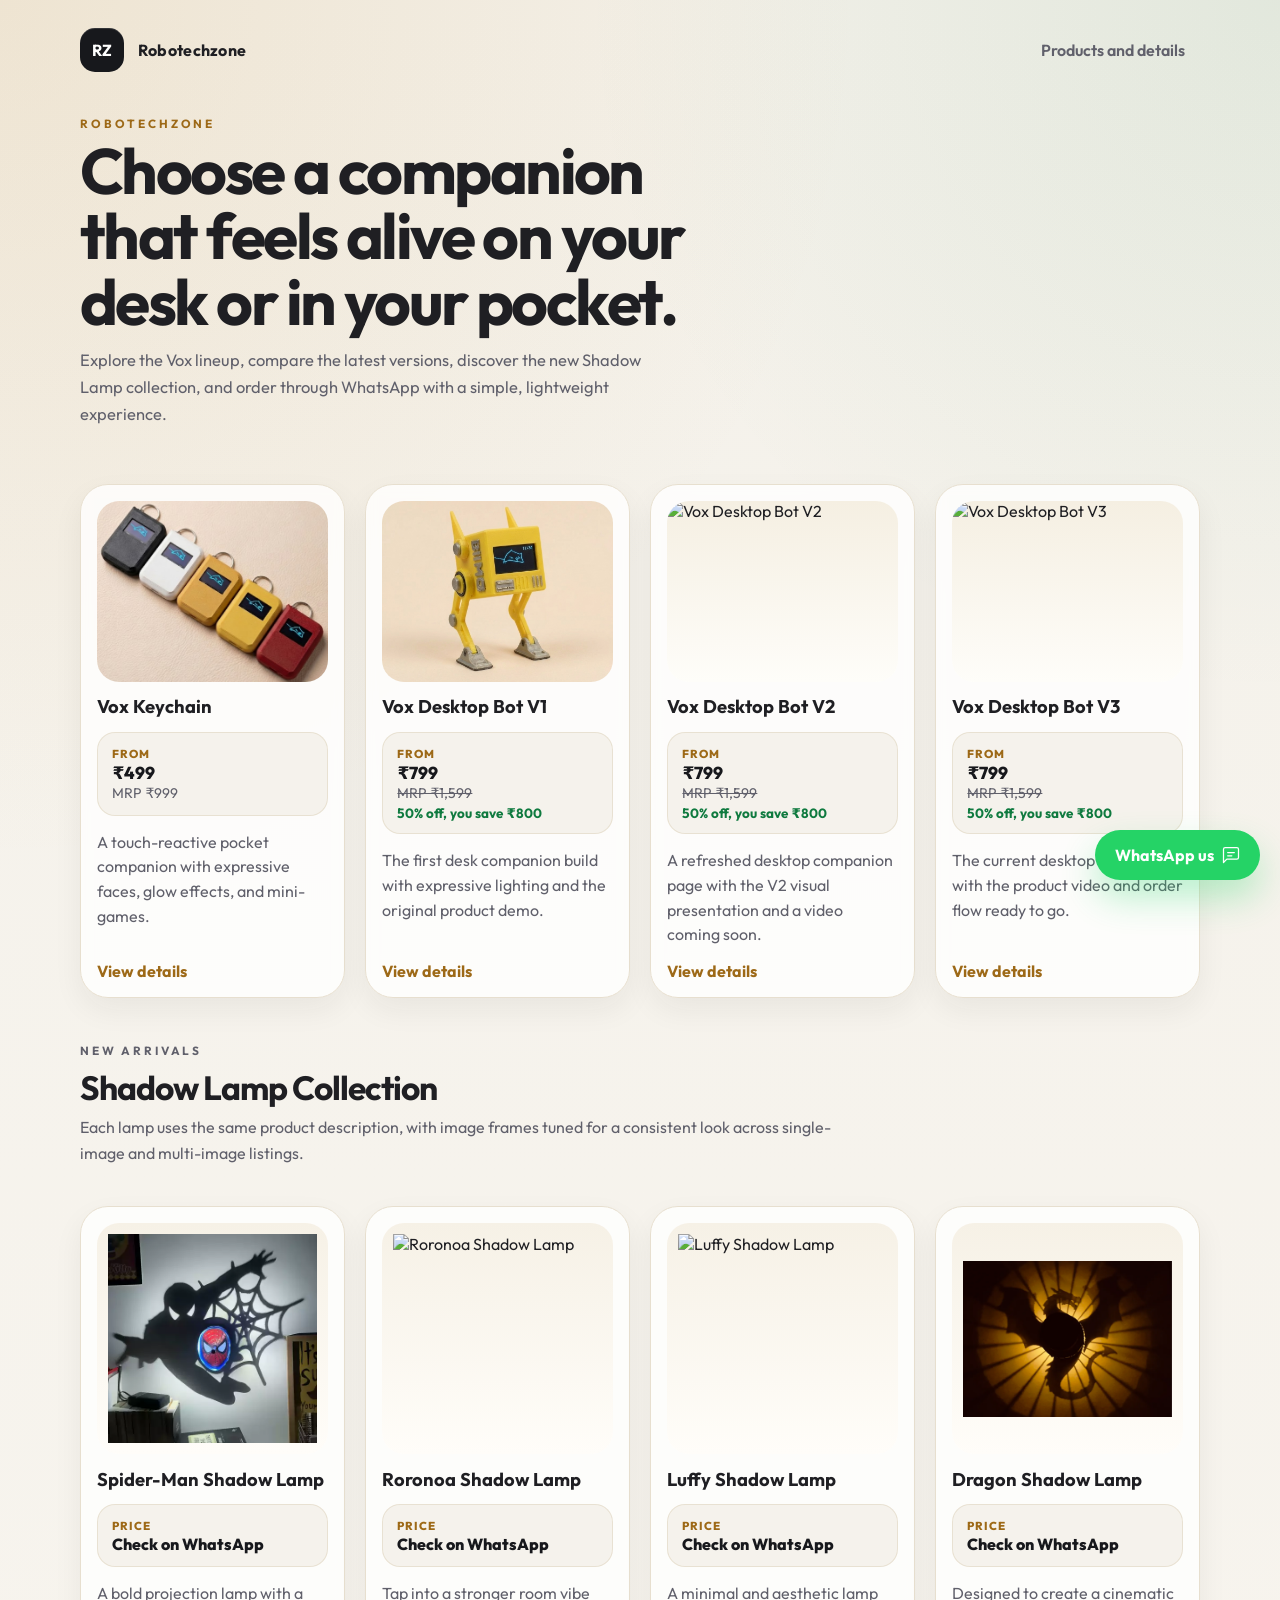
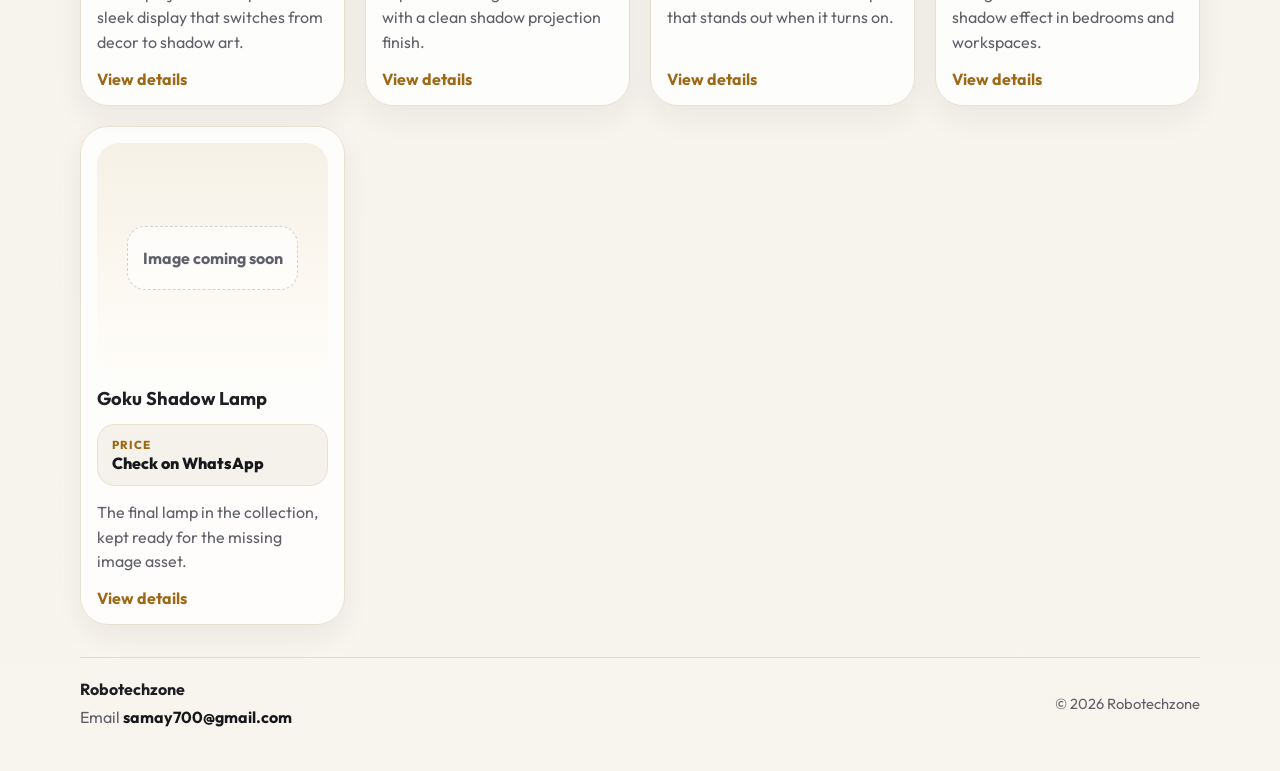
==== commit c51793a1: "added more product" ====
--- a/index.html
+++ b/index.html
@@ -47,7 +47,8 @@
           <p class="product-card__price">
             <span class="product-card__price-label">From</span>
             <span class="product-card__price-now">₹799</span>
-            <span class="product-card__price-mrp">MRP ₹1,599</span>
+            <span class="product-card__price-mrp"><span class="price-strike">MRP ₹1,599</span></span>
+            <span class="product-card__price-save">50% off, you save ₹800</span>
           </p>
           <p class="product-card__tagline">The first desk companion build with expressive lighting and the original product demo.</p>
           <span class="product-card__cta">View details</span>
@@ -61,7 +62,8 @@
           <p class="product-card__price">
             <span class="product-card__price-label">From</span>
             <span class="product-card__price-now">₹799</span>
-            <span class="product-card__price-mrp">MRP ₹1,599</span>
+            <span class="product-card__price-mrp"><span class="price-strike">MRP ₹1,599</span></span>
+            <span class="product-card__price-save">50% off, you save ₹800</span>
           </p>
           <p class="product-card__tagline">A refreshed desktop companion page with the V2 visual presentation and a video coming soon.</p>
           <span class="product-card__cta">View details</span>
@@ -75,7 +77,8 @@
           <p class="product-card__price">
             <span class="product-card__price-label">From</span>
             <span class="product-card__price-now">₹799</span>
-            <span class="product-card__price-mrp">MRP ₹1,599</span>
+            <span class="product-card__price-mrp"><span class="price-strike">MRP ₹1,599</span></span>
+            <span class="product-card__price-save">50% off, you save ₹800</span>
           </p>
           <p class="product-card__tagline">The current desktop companion with the product video and order flow ready to go.</p>
           <span class="product-card__cta">View details</span>
--- a/css/styles.css
+++ b/css/styles.css
@@ -245,6 +245,12 @@
   font-size: 0.88rem;
 }
 
+.product-card__price-save {
+  color: var(--success);
+  font-size: 0.84rem;
+  font-weight: 700;
+}
+
 .product-card__price--quote .product-card__price-now {
   font-size: 1rem;
 }
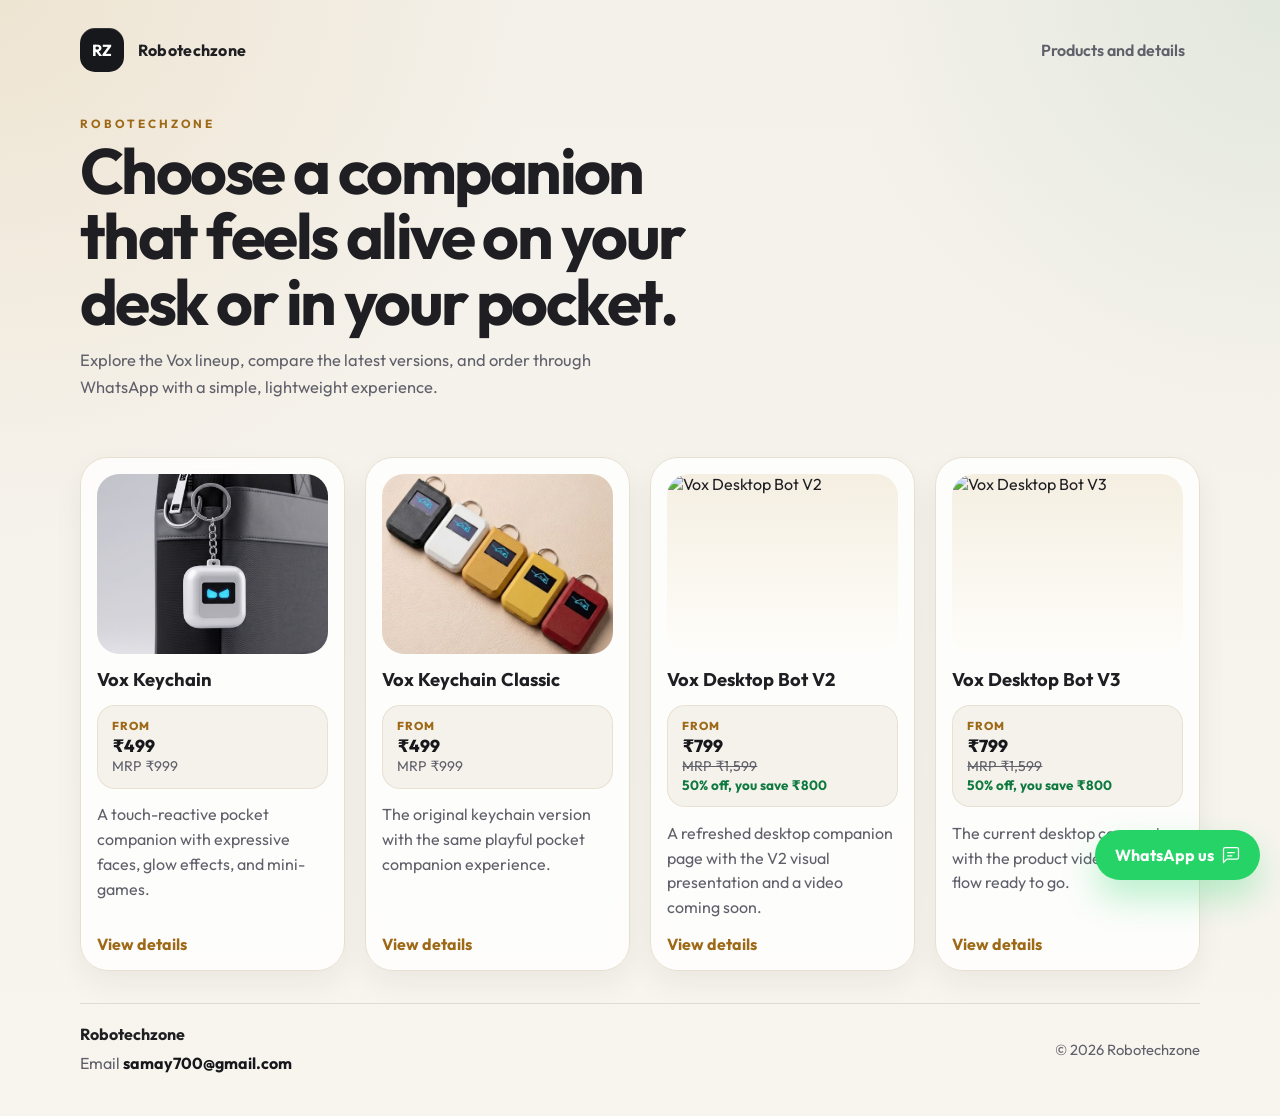
==== commit c2c9f9f1: "added new product" ====
--- a/index.html
+++ b/index.html
@@ -3,7 +3,7 @@
 <head>
   <meta charset="utf-8">
   <meta name="viewport" content="width=device-width, initial-scale=1">
-  <meta name="description" content="Robotechzone is the product showcase for the Vox Keychain, Vox Desktop Bot lineup, and the new Shadow Lamp collection. Browse products and start an order through WhatsApp.">
+  <meta name="description" content="Robotechzone is the product showcase for the Vox Keychain and Vox Desktop Bot lineup. Browse products and start an order through WhatsApp.">
   <meta name="theme-color" content="#f4f1ea">
   <title>Robotechzone | Product Showcase</title>
   <link rel="preconnect" href="https://fonts.googleapis.com">
@@ -20,14 +20,14 @@
         <p class="eyebrow">Robotechzone</p>
         <h1 id="home-title">Choose a companion that feels alive on your desk or in your pocket.</h1>
         <p class="home-lede">
-          Explore the Vox lineup, compare the latest versions, discover the new Shadow Lamp collection, and order through WhatsApp with a simple, lightweight experience.
+          Explore the Vox lineup, compare the latest versions, and order through WhatsApp with a simple, lightweight experience.
         </p>
       </section>
 
       <section class="product-grid" aria-label="Robotechzone products">
         <a class="product-card" href="pages/keychain.html">
           <div class="product-card__media">
-            <img src="assets/images/vox-keychain.png" alt="Vox Keychain" loading="lazy" decoding="async">
+            <img src="assets/images/Vox%20Keychain.png" alt="Vox Keychain" loading="lazy" decoding="async">
           </div>
           <h2 class="product-card__title">Vox Keychain</h2>
           <p class="product-card__price">
@@ -39,18 +39,17 @@
           <span class="product-card__cta">View details</span>
         </a>
 
-        <a class="product-card" href="pages/desktop-bot-v1.html">
+        <a class="product-card" href="pages/keychain.html">
           <div class="product-card__media">
-            <img src="assets/images/vox-desktop-bot-v1.png" alt="Vox Desktop Bot V1" loading="lazy" decoding="async">
+            <img src="assets/images/vox-keychain.png" alt="Vox Keychain Classic" loading="lazy" decoding="async">
           </div>
-          <h2 class="product-card__title">Vox Desktop Bot V1</h2>
+          <h2 class="product-card__title">Vox Keychain Classic</h2>
           <p class="product-card__price">
             <span class="product-card__price-label">From</span>
-            <span class="product-card__price-now">₹799</span>
-            <span class="product-card__price-mrp"><span class="price-strike">MRP ₹1,599</span></span>
-            <span class="product-card__price-save">50% off, you save ₹800</span>
+            <span class="product-card__price-now">₹499</span>
+            <span class="product-card__price-mrp">MRP ₹999</span>
           </p>
-          <p class="product-card__tagline">The first desk companion build with expressive lighting and the original product demo.</p>
+          <p class="product-card__tagline">The original keychain version with the same playful pocket companion experience.</p>
           <span class="product-card__cta">View details</span>
         </a>
 
@@ -85,82 +84,6 @@
         </a>
       </section>
 
-      <section class="catalog-section" aria-labelledby="shadow-lamps-title">
-        <div class="catalog-section__head">
-          <p class="eyebrow">New arrivals</p>
-          <h2 id="shadow-lamps-title">Shadow Lamp Collection</h2>
-          <p>
-            Each lamp uses the same product description, with image frames tuned for a consistent look across single-image and multi-image listings.
-          </p>
-        </div>
-
-        <section class="product-grid" aria-label="Shadow lamp products">
-          <a class="product-card product-card--lamp" href="pages/spiderman-shadow-lamp.html">
-            <div class="product-card__media">
-              <img src="assets/images/Spiderman%20shadow%20lamp.png" alt="Spider-Man Shadow Lamp" loading="lazy" decoding="async">
-            </div>
-            <h2 class="product-card__title">Spider-Man Shadow Lamp</h2>
-            <p class="product-card__price product-card__price--quote">
-              <span class="product-card__price-label">Price</span>
-              <span class="product-card__price-now">Check on WhatsApp</span>
-            </p>
-            <p class="product-card__tagline">A bold projection lamp with a sleek display that switches from decor to shadow art.</p>
-            <span class="product-card__cta">View details</span>
-          </a>
-
-          <a class="product-card product-card--lamp" href="pages/roronoa-shadow-lamp.html">
-            <div class="product-card__media">
-              <img src="assets/images/Roronoa%20shadow%20lamp.png" alt="Roronoa Shadow Lamp" loading="lazy" decoding="async">
-            </div>
-            <h2 class="product-card__title">Roronoa Shadow Lamp</h2>
-            <p class="product-card__price product-card__price--quote">
-              <span class="product-card__price-label">Price</span>
-              <span class="product-card__price-now">Check on WhatsApp</span>
-            </p>
-            <p class="product-card__tagline">Tap into a stronger room vibe with a clean shadow projection finish.</p>
-            <span class="product-card__cta">View details</span>
-          </a>
-
-          <a class="product-card product-card--lamp" href="pages/luffy-shadow-lamp.html">
-            <div class="product-card__media">
-              <img src="assets/images/Luffy%20shadow%20lamp.png" alt="Luffy Shadow Lamp" loading="lazy" decoding="async">
-            </div>
-            <h2 class="product-card__title">Luffy Shadow Lamp</h2>
-            <p class="product-card__price product-card__price--quote">
-              <span class="product-card__price-label">Price</span>
-              <span class="product-card__price-now">Check on WhatsApp</span>
-            </p>
-            <p class="product-card__tagline">A minimal and aesthetic lamp that stands out when it turns on.</p>
-            <span class="product-card__cta">View details</span>
-          </a>
-
-          <a class="product-card product-card--lamp" href="pages/dragon-shadow-lamp.html">
-            <div class="product-card__media">
-              <img src="assets/images/Dragon%20shadow%20lamp.webp" alt="Dragon Shadow Lamp" loading="lazy" decoding="async">
-            </div>
-            <h2 class="product-card__title">Dragon Shadow Lamp</h2>
-            <p class="product-card__price product-card__price--quote">
-              <span class="product-card__price-label">Price</span>
-              <span class="product-card__price-now">Check on WhatsApp</span>
-            </p>
-            <p class="product-card__tagline">Designed to create a cinematic shadow effect in bedrooms and workspaces.</p>
-            <span class="product-card__cta">View details</span>
-          </a>
-
-          <a class="product-card product-card--lamp" href="pages/goku-shadow-lamp.html">
-            <div class="product-card__media product-card__media--fallback">
-              <span class="product-card__fallback">Image coming soon</span>
-            </div>
-            <h2 class="product-card__title">Goku Shadow Lamp</h2>
-            <p class="product-card__price product-card__price--quote">
-              <span class="product-card__price-label">Price</span>
-              <span class="product-card__price-now">Check on WhatsApp</span>
-            </p>
-            <p class="product-card__tagline">The final lamp in the collection, kept ready for the missing image asset.</p>
-            <span class="product-card__cta">View details</span>
-          </a>
-        </section>
-      </section>
     </main>
 
     <footer class="site-footer" data-site-footer></footer>
--- a/css/styles.css
+++ b/css/styles.css
@@ -358,6 +358,43 @@
   object-fit: cover;
 }
 
+.product-visual--dual {
+  padding: 0.9rem;
+  max-width: 40rem;
+  margin-inline: auto;
+}
+
+.product-visual__grid {
+  display: grid;
+  grid-template-columns: repeat(2, minmax(0, 1fr));
+  gap: 0.75rem;
+  align-items: stretch;
+  justify-items: center;
+}
+
+.product-visual__tile {
+  margin: 0;
+  width: 100%;
+  max-width: 15.5rem;
+  aspect-ratio: 0.82 / 1;
+  padding: 0.55rem;
+  border-radius: 22px;
+  overflow: hidden;
+  border: 1px solid rgba(231, 223, 207, 0.9);
+  background:
+    radial-gradient(circle at top, rgba(199, 141, 46, 0.09), transparent 36%),
+    linear-gradient(180deg, #faf7f1 0%, #fffdf9 100%);
+  display: grid;
+  place-items: center;
+}
+
+.product-visual__tile img {
+  width: 100%;
+  height: 100%;
+  object-fit: contain;
+  object-position: center center;
+}
+
 .product-gallery {
   display: grid;
   gap: 1rem;
@@ -843,6 +880,20 @@
     font-size: 1.12rem;
   }
 
+  .product-visual--dual {
+    padding: 0.75rem;
+  }
+
+  .product-visual__grid {
+    grid-template-columns: 1fr;
+    gap: 0.7rem;
+  }
+
+  .product-visual__tile {
+    max-width: none;
+    aspect-ratio: 0.9 / 1;
+  }
+
   .product-panel,
   .content-card,
   .video-card,
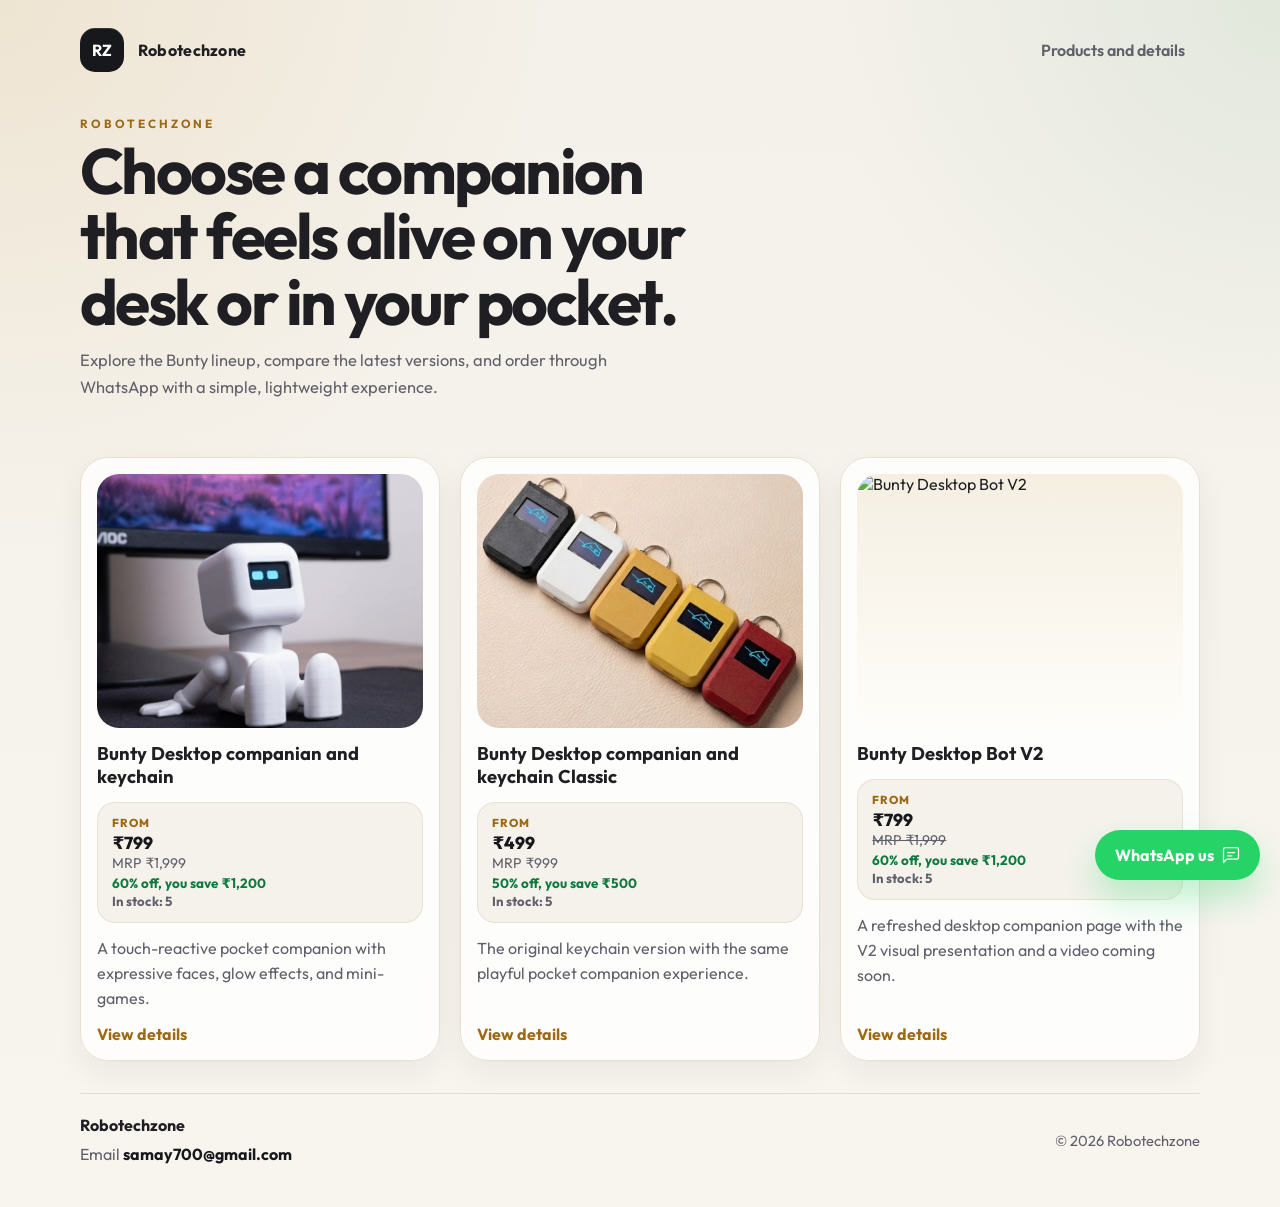
==== commit c3256a2e: "added new product" ====
--- a/index.html
+++ b/index.html
@@ -3,7 +3,7 @@
 <head>
   <meta charset="utf-8">
   <meta name="viewport" content="width=device-width, initial-scale=1">
-  <meta name="description" content="Robotechzone is the product showcase for the Vox Keychain and Vox Desktop Bot lineup. Browse products and start an order through WhatsApp.">
+  <meta name="description" content="Robotechzone is the product showcase for the Bunty Desktop companian and keychain and Bunty Desktop Bot lineup. Browse products and start an order through WhatsApp.">
   <meta name="theme-color" content="#f4f1ea">
   <title>Robotechzone | Product Showcase</title>
   <link rel="preconnect" href="https://fonts.googleapis.com">
@@ -20,34 +20,38 @@
         <p class="eyebrow">Robotechzone</p>
         <h1 id="home-title">Choose a companion that feels alive on your desk or in your pocket.</h1>
         <p class="home-lede">
-          Explore the Vox lineup, compare the latest versions, and order through WhatsApp with a simple, lightweight experience.
+          Explore the Bunty lineup, compare the latest versions, and order through WhatsApp with a simple, lightweight experience.
         </p>
       </section>
 
       <section class="product-grid" aria-label="Robotechzone products">
         <a class="product-card" href="pages/keychain.html">
           <div class="product-card__media">
-            <img src="assets/images/Vox%20Keychain.png" alt="Vox Keychain" loading="lazy" decoding="async">
+            <img src="assets/images/image.jpeg" alt="Bunty Desktop companian and keychain" loading="lazy" decoding="async">
           </div>
-          <h2 class="product-card__title">Vox Keychain</h2>
+          <h2 class="product-card__title">Bunty Desktop companian and keychain</h2>
           <p class="product-card__price">
             <span class="product-card__price-label">From</span>
-            <span class="product-card__price-now">₹499</span>
-            <span class="product-card__price-mrp">MRP ₹999</span>
+            <span class="product-card__price-now">₹799</span>
+            <span class="product-card__price-mrp">MRP ₹1,999</span>
+            <span class="product-card__price-save">60% off, you save ₹1,200</span>
+            <span class="product-card__stock">In stock: 5</span>
           </p>
           <p class="product-card__tagline">A touch-reactive pocket companion with expressive faces, glow effects, and mini-games.</p>
           <span class="product-card__cta">View details</span>
         </a>
 
-        <a class="product-card" href="pages/keychain.html">
+        <a class="product-card" href="pages/keychain-classic.html">
           <div class="product-card__media">
-            <img src="assets/images/vox-keychain.png" alt="Vox Keychain Classic" loading="lazy" decoding="async">
+            <img src="assets/images/vox-keychain.png" alt="Bunty Desktop companian and keychain Classic" loading="lazy" decoding="async">
           </div>
-          <h2 class="product-card__title">Vox Keychain Classic</h2>
+          <h2 class="product-card__title">Bunty Desktop companian and keychain Classic</h2>
           <p class="product-card__price">
             <span class="product-card__price-label">From</span>
             <span class="product-card__price-now">₹499</span>
             <span class="product-card__price-mrp">MRP ₹999</span>
+            <span class="product-card__price-save">50% off, you save ₹500</span>
+            <span class="product-card__stock">In stock: 5</span>
           </p>
           <p class="product-card__tagline">The original keychain version with the same playful pocket companion experience.</p>
           <span class="product-card__cta">View details</span>
@@ -55,33 +59,20 @@
 
         <a class="product-card" href="pages/desktop-bot-v2.html">
           <div class="product-card__media">
-            <img src="assets/images/vox-desktop-bot-v2.png" alt="Vox Desktop Bot V2" loading="lazy" decoding="async">
+            <img src="assets/images/vox-desktop-bot-v2.png" alt="Bunty Desktop Bot V2" loading="lazy" decoding="async">
           </div>
-          <h2 class="product-card__title">Vox Desktop Bot V2</h2>
+          <h2 class="product-card__title">Bunty Desktop Bot V2</h2>
           <p class="product-card__price">
             <span class="product-card__price-label">From</span>
             <span class="product-card__price-now">₹799</span>
-            <span class="product-card__price-mrp"><span class="price-strike">MRP ₹1,599</span></span>
-            <span class="product-card__price-save">50% off, you save ₹800</span>
+            <span class="product-card__price-mrp"><span class="price-strike">MRP ₹1,999</span></span>
+            <span class="product-card__price-save">60% off, you save ₹1,200</span>
+            <span class="product-card__stock">In stock: 5</span>
           </p>
           <p class="product-card__tagline">A refreshed desktop companion page with the V2 visual presentation and a video coming soon.</p>
           <span class="product-card__cta">View details</span>
         </a>
 
-        <a class="product-card" href="pages/desktop-bot-v3.html">
-          <div class="product-card__media">
-            <img src="assets/images/vox-desktop-bot-v3.png" alt="Vox Desktop Bot V3" loading="lazy" decoding="async">
-          </div>
-          <h2 class="product-card__title">Vox Desktop Bot V3</h2>
-          <p class="product-card__price">
-            <span class="product-card__price-label">From</span>
-            <span class="product-card__price-now">₹799</span>
-            <span class="product-card__price-mrp"><span class="price-strike">MRP ₹1,599</span></span>
-            <span class="product-card__price-save">50% off, you save ₹800</span>
-          </p>
-          <p class="product-card__tagline">The current desktop companion with the product video and order flow ready to go.</p>
-          <span class="product-card__cta">View details</span>
-        </a>
       </section>
 
     </main>
--- a/css/styles.css
+++ b/css/styles.css
@@ -42,6 +42,10 @@
     linear-gradient(180deg, var(--bg) 0%, #f8f5ef 100%);
 }
 
+body.is-lightbox-open {
+  overflow: hidden;
+}
+
 img,
 video {
   display: block;
@@ -60,6 +64,18 @@
 
 .page {
   position: relative;
+}
+
+.visually-hidden {
+  position: absolute !important;
+  width: 1px;
+  height: 1px;
+  padding: 0;
+  margin: -1px;
+  overflow: hidden;
+  clip: rect(0, 0, 0, 0);
+  white-space: nowrap;
+  border: 0;
 }
 
 .site-shell {
@@ -251,6 +267,12 @@
   font-weight: 700;
 }
 
+.product-card__stock {
+  color: var(--muted);
+  font-size: 0.82rem;
+  font-weight: 700;
+}
+
 .product-card__price--quote .product-card__price-now {
   font-size: 1rem;
 }
@@ -358,9 +380,19 @@
   object-fit: cover;
 }
 
-.product-visual--dual {
+.product-visual img.is-zoomable {
+  cursor: zoom-in;
+}
+
+.product-visual img.is-zoomable:focus-visible {
+  outline: 2px solid rgba(199, 141, 46, 0.55);
+  outline-offset: 4px;
+}
+
+.product-visual--dual,
+.product-visual--triple {
   padding: 0.9rem;
-  max-width: 40rem;
+  max-width: 44rem;
   margin-inline: auto;
 }
 
@@ -370,6 +402,10 @@
   gap: 0.75rem;
   align-items: stretch;
   justify-items: center;
+}
+
+.product-visual--triple .product-visual__grid {
+  grid-template-columns: repeat(3, minmax(0, 1fr));
 }
 
 .product-visual__tile {
@@ -418,6 +454,10 @@
 }
 
 .product-gallery__slide {
+  appearance: none;
+  -webkit-appearance: none;
+  border: 0;
+  background: transparent;
   position: absolute;
   inset: 0;
   display: grid;
@@ -426,16 +466,25 @@
   padding: 1rem;
   opacity: 0;
   transition: opacity 0.24s ease;
+  cursor: zoom-in;
+  text-align: inherit;
+  pointer-events: none;
 }
 
 .product-gallery__slide.is-active {
   opacity: 1;
+  pointer-events: auto;
 }
 
 .product-gallery__slide img {
   width: 100%;
   height: 100%;
   object-fit: contain;
+}
+
+.product-gallery__slide:focus-visible {
+  outline: 2px solid rgba(199, 141, 46, 0.55);
+  outline-offset: -6px;
 }
 
 .product-gallery__fallback {
@@ -504,6 +553,102 @@
   background: var(--brand);
 }
 
+.image-lightbox {
+  position: fixed;
+  inset: 0;
+  display: none;
+  align-items: center;
+  justify-content: center;
+  padding: 1rem;
+  background: rgba(17, 18, 22, 0.78);
+  backdrop-filter: blur(10px);
+  z-index: 60;
+}
+
+.image-lightbox.is-open {
+  display: flex;
+}
+
+.image-lightbox__panel {
+  position: relative;
+  width: min(92vw, 980px);
+  max-height: 90vh;
+  padding: 1rem;
+  border-radius: 28px;
+  background: rgba(255, 255, 255, 0.96);
+  box-shadow: 0 28px 80px rgba(0, 0, 0, 0.28);
+}
+
+.image-lightbox__figure {
+  margin: 0;
+  display: grid;
+  gap: 0.85rem;
+  justify-items: center;
+}
+
+.image-lightbox__image {
+  width: 100%;
+  max-height: calc(90vh - 7rem);
+  object-fit: contain;
+  border-radius: 20px;
+  background: linear-gradient(180deg, #faf7f1, #fffdf9);
+}
+
+.image-lightbox__meta {
+  display: flex;
+  align-items: center;
+  justify-content: space-between;
+  gap: 1rem;
+  width: 100%;
+  color: var(--muted);
+  font-size: 0.92rem;
+}
+
+.image-lightbox__close,
+.image-lightbox__control {
+  border: 0;
+  background: rgba(255, 255, 255, 0.92);
+  color: var(--brand);
+  box-shadow: var(--shadow-soft);
+  cursor: pointer;
+}
+
+.image-lightbox__close {
+  position: absolute;
+  top: 0.85rem;
+  right: 0.85rem;
+  width: 2.6rem;
+  height: 2.6rem;
+  border-radius: 999px;
+  display: grid;
+  place-items: center;
+  z-index: 2;
+}
+
+.image-lightbox__control {
+  position: absolute;
+  top: 50%;
+  transform: translateY(-50%);
+  width: 2.8rem;
+  height: 2.8rem;
+  border-radius: 999px;
+  display: grid;
+  place-items: center;
+  z-index: 2;
+}
+
+.image-lightbox__control--prev {
+  left: 0.75rem;
+}
+
+.image-lightbox__control--next {
+  right: 0.75rem;
+}
+
+.image-lightbox__control[hidden] {
+  display: none;
+}
+
 .product-panel {
   padding: 1.5rem;
 }
@@ -523,6 +668,7 @@
 }
 
 .price-mrp,
+.price-stock,
 .price-save {
   margin: 0;
 }
@@ -562,6 +708,12 @@
   font-weight: 700;
 }
 
+.price-stock {
+  color: var(--muted);
+  font-size: 0.92rem;
+  font-weight: 700;
+}
+
 .product-summary {
   margin: 0 0 1.2rem;
 }
@@ -884,6 +1036,10 @@
     padding: 0.75rem;
   }
 
+  .product-visual--triple {
+    padding: 0.75rem;
+  }
+
   .product-visual__grid {
     grid-template-columns: 1fr;
     gap: 0.7rem;
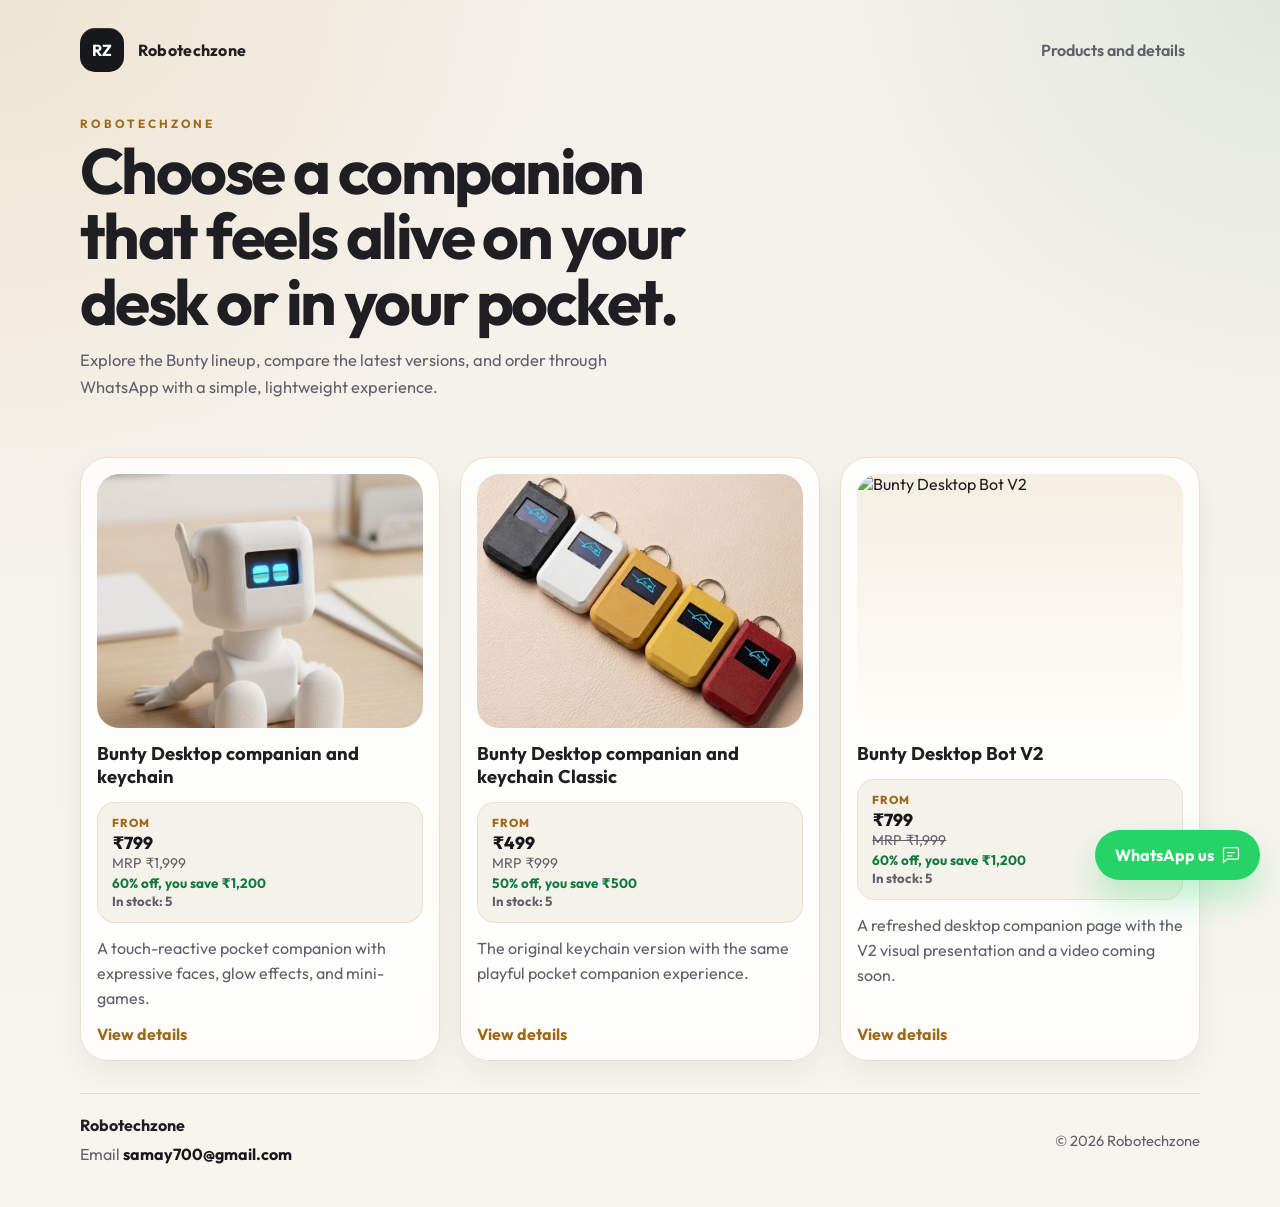
==== commit 1f720133: "workingcode" ====
--- a/index.html
+++ b/index.html
@@ -27,7 +27,7 @@
       <section class="product-grid" aria-label="Robotechzone products">
         <a class="product-card" href="pages/keychain.html">
           <div class="product-card__media">
-            <img src="assets/images/image.jpeg" alt="Bunty Desktop companian and keychain" loading="lazy" decoding="async">
+            <img src="assets/images/image.png" alt="Bunty Desktop companian and keychain" loading="lazy" decoding="async">
           </div>
           <h2 class="product-card__title">Bunty Desktop companian and keychain</h2>
           <p class="product-card__price">
--- a/css/styles.css
+++ b/css/styles.css
@@ -827,12 +827,28 @@
   min-height: 100%;
 }
 
+.video-frame--embed {
+  aspect-ratio: 16 / 9;
+  border-radius: var(--radius-md);
+  background: #000;
+  max-width: 480px;
+  margin-inline: auto;
+}
+
 .video-frame video {
   width: 100%;
   height: 100%;
   max-height: 420px;
   object-fit: cover;
   border-radius: var(--radius-md);
+  background: #000;
+}
+
+.video-frame--embed iframe {
+  width: 100%;
+  height: 100%;
+  border: 0;
+  display: block;
   background: #000;
 }
 
@@ -865,6 +881,12 @@
 .footer-copy {
   margin: 0;
   font-size: 0.92rem;
+}
+
+.footer-meta {
+  display: grid;
+  justify-items: end;
+  gap: 0.2rem;
 }
 
 .contact-email {
@@ -971,7 +993,8 @@
 }
 
 .order-form input,
-.order-form textarea {
+.order-form textarea,
+.order-form select {
   width: 100%;
   border: 1px solid var(--border);
   border-radius: 16px;
@@ -982,7 +1005,8 @@
 }
 
 .order-form input:focus,
-.order-form textarea:focus {
+.order-form textarea:focus,
+.order-form select:focus {
   outline: none;
   border-color: rgba(199, 141, 46, 0.7);
   box-shadow: 0 0 0 4px rgba(199, 141, 46, 0.12);
@@ -1006,6 +1030,10 @@
   .site-footer {
     flex-direction: column;
     align-items: flex-start;
+  }
+
+  .footer-meta {
+    justify-items: start;
   }
 }
 
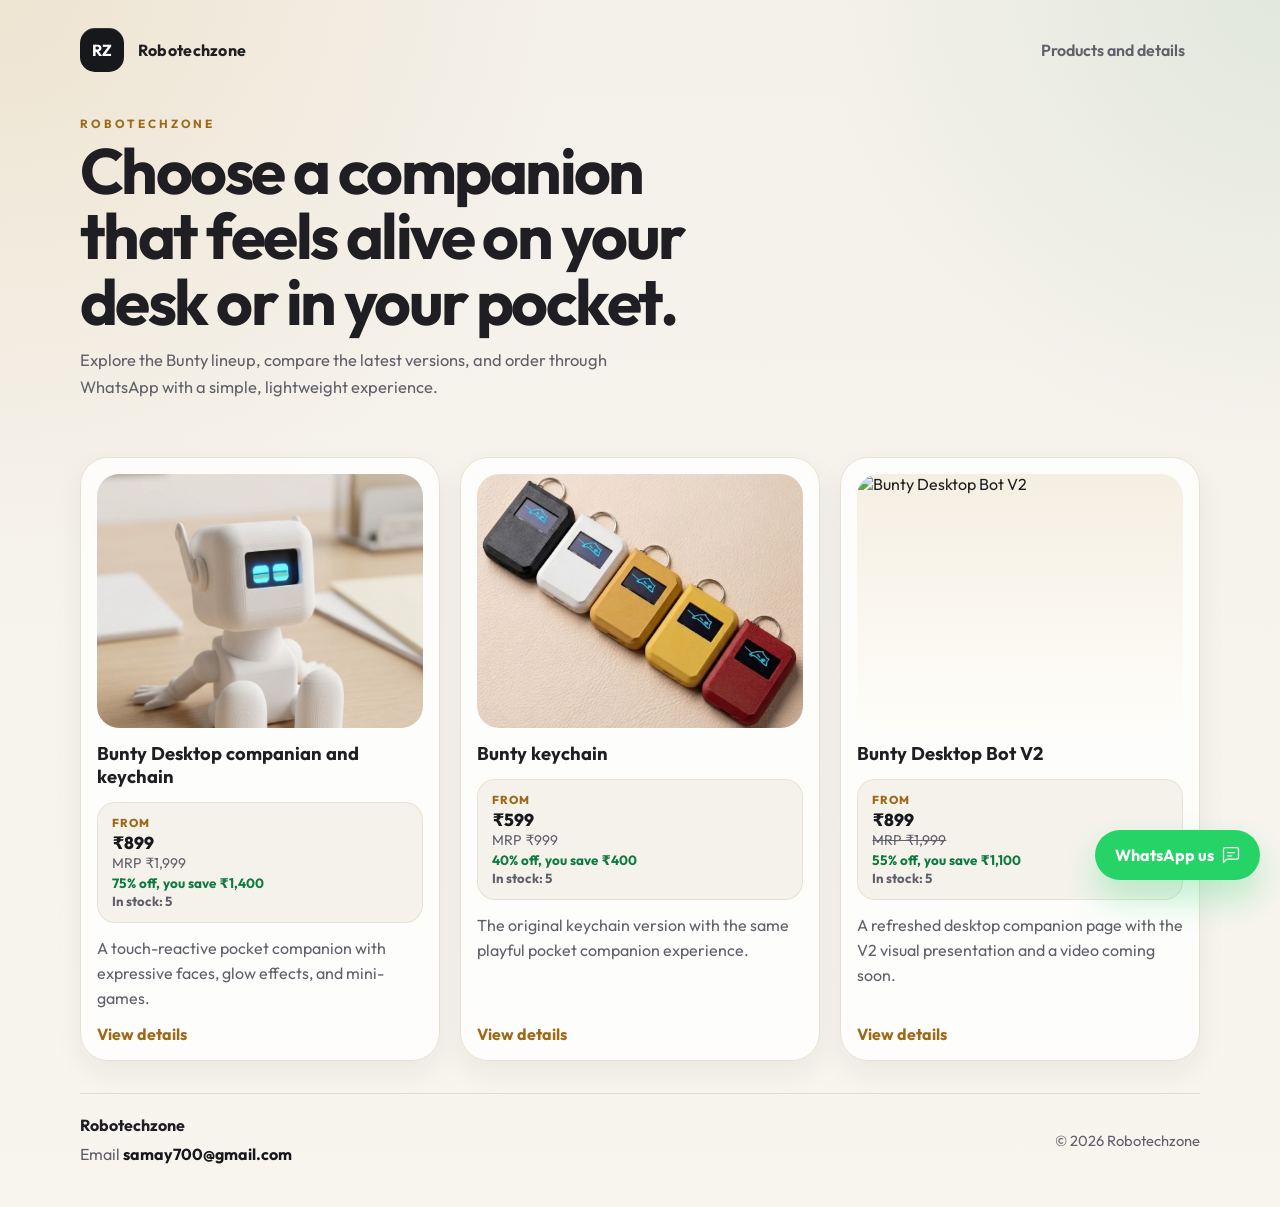
==== commit f3a08d91: "workingcode" ====
--- a/index.html
+++ b/index.html
@@ -32,9 +32,9 @@
           <h2 class="product-card__title">Bunty Desktop companian and keychain</h2>
           <p class="product-card__price">
             <span class="product-card__price-label">From</span>
-            <span class="product-card__price-now">₹799</span>
+            <span class="product-card__price-now">₹899</span>
             <span class="product-card__price-mrp">MRP ₹1,999</span>
-            <span class="product-card__price-save">60% off, you save ₹1,200</span>
+            <span class="product-card__price-save">75% off, you save ₹1,400</span>
             <span class="product-card__stock">In stock: 5</span>
           </p>
           <p class="product-card__tagline">A touch-reactive pocket companion with expressive faces, glow effects, and mini-games.</p>
@@ -43,14 +43,14 @@
 
         <a class="product-card" href="pages/keychain-classic.html">
           <div class="product-card__media">
-            <img src="assets/images/vox-keychain.png" alt="Bunty Desktop companian and keychain Classic" loading="lazy" decoding="async">
+            <img src="assets/images/vox-keychain.png" alt="Bunty keychain" loading="lazy" decoding="async">
           </div>
-          <h2 class="product-card__title">Bunty Desktop companian and keychain Classic</h2>
+          <h2 class="product-card__title">Bunty keychain </h2>
           <p class="product-card__price">
             <span class="product-card__price-label">From</span>
-            <span class="product-card__price-now">₹499</span>
+            <span class="product-card__price-now">₹599</span>
             <span class="product-card__price-mrp">MRP ₹999</span>
-            <span class="product-card__price-save">50% off, you save ₹500</span>
+            <span class="product-card__price-save">40% off, you save ₹400</span>
             <span class="product-card__stock">In stock: 5</span>
           </p>
           <p class="product-card__tagline">The original keychain version with the same playful pocket companion experience.</p>
@@ -64,9 +64,9 @@
           <h2 class="product-card__title">Bunty Desktop Bot V2</h2>
           <p class="product-card__price">
             <span class="product-card__price-label">From</span>
-            <span class="product-card__price-now">₹799</span>
+            <span class="product-card__price-now">₹899</span>
             <span class="product-card__price-mrp"><span class="price-strike">MRP ₹1,999</span></span>
-            <span class="product-card__price-save">60% off, you save ₹1,200</span>
+            <span class="product-card__price-save">55% off, you save ₹1,100</span>
             <span class="product-card__stock">In stock: 5</span>
           </p>
           <p class="product-card__tagline">A refreshed desktop companion page with the V2 visual presentation and a video coming soon.</p>
@@ -91,4 +91,4 @@
 
   <script src="js/scripts.js" defer></script>
 </body>
-</html>
+</html>
